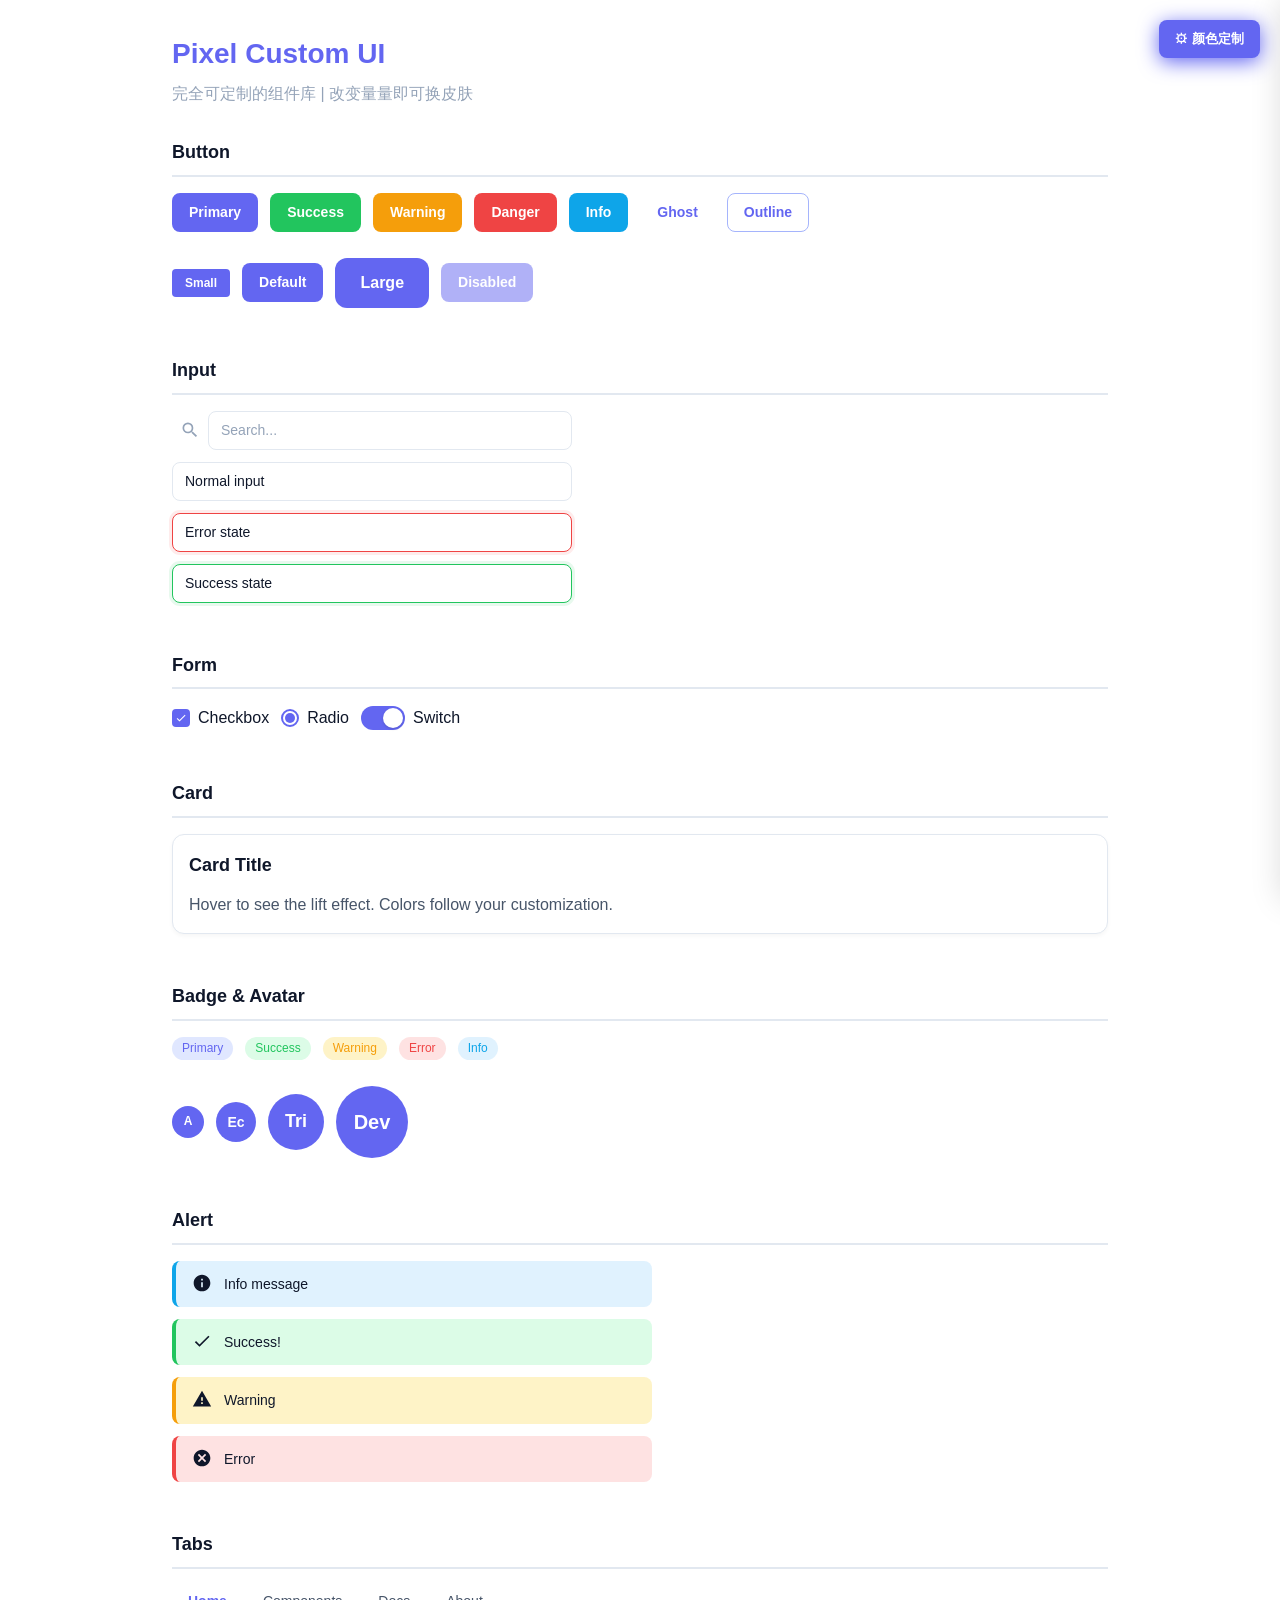
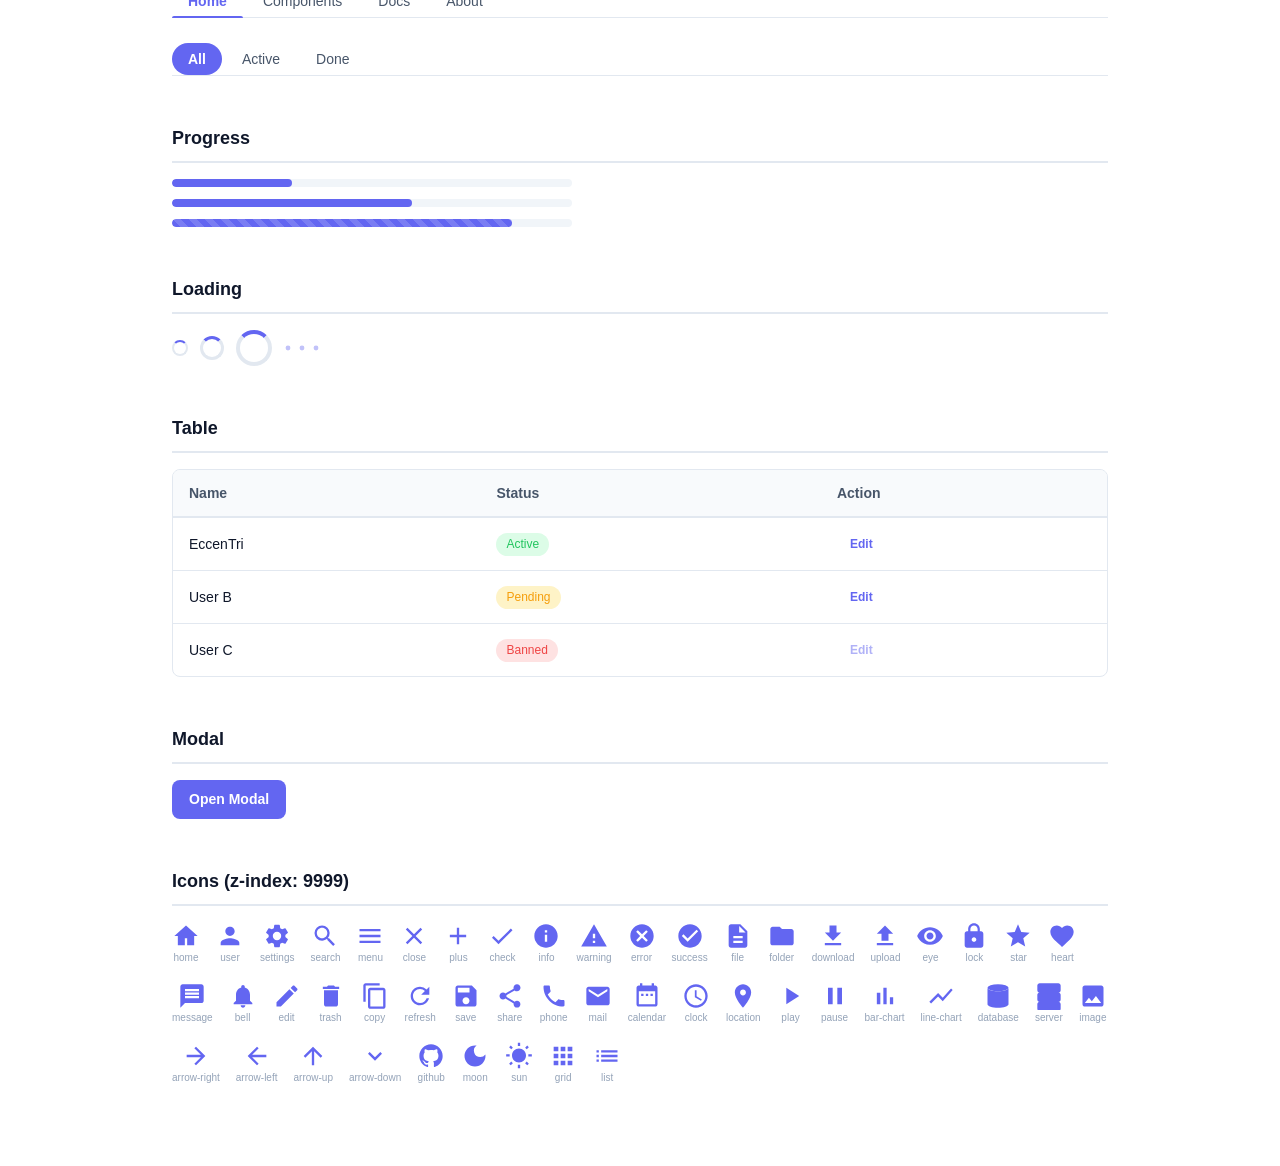
==== custom/index.html @ 96da3453 "init: Pixel UI Kit 三版本组件库 (gradient/minimal/custom)" ====
<!DOCTYPE html>
<html lang="zh-CN" data-theme="light">
<head>
  <meta charset="UTF-8">
  <meta name="viewport" content="width=device-width, initial-scale=1.0">
  <title>Pixel Custom UI — 组件演示（含颜色定制器）</title>
  <link rel="stylesheet" href="pixel-custom.css">
  <style>
    body { padding: 32px; max-width: 1000px; margin: 0 auto; }
    section { margin-bottom: 48px; }
    h2 { font-size: 18px; color: var(--pc-text-primary); margin-bottom: 16px; border-bottom: 2px solid var(--pc-border-color); padding-bottom: 8px; }
    h3 { font-size: var(--pc-text-sm); color: var(--pc-text-tertiary); margin-bottom: 12px; font-weight: normal; }
    .demo-row { display: flex; gap: 12px; flex-wrap: wrap; align-items: center; }

    /* 定制面板 */
    .customizer {
      position: fixed; top: 0; right: -380px; width: 370px; height: 100vh;
      background: var(--pc-bg-elevated); border-left: 2px solid var(--pc-border-color);
      padding: 24px; overflow-y: auto; transition: right 0.3s ease; z-index: 10003;
      box-shadow: -8px 0 30px rgba(0,0,0,0.15);
    }
    .customizer.open { right: 0; }
    .customizer-toggle {
      position: fixed; top: 20px; right: 20px; z-index: 10004;
      cursor: pointer; background: var(--pc-primary); color: #fff; border: none;
      padding: 10px 16px; border-radius: var(--pc-radius-md); font-weight: bold;
      font-size: 13px; box-shadow: var(--pc-shadow-glow);
    }
    .customizer h3 { font-size: 13px; font-weight: 700; color: var(--pc-text-primary); text-transform: uppercase; letter-spacing: 1px; margin-bottom: 12px; margin-top: 20px; }
    .customizer h3:first-child { margin-top: 0; }
    .color-field { display: flex; align-items: center; gap: 8px; margin-bottom: 10px; }
    .color-field label { font-size: 12px; color: var(--pc-text-secondary); min-width: 80px; }
    .color-field input[type=color] { width: 36px; height: 28px; border: none; cursor: pointer; background: none; }
    .color-field input[type=text] { flex: 1; font-size: 11px; font-family: monospace; padding: 4px 8px; border: 1px solid var(--pc-border-color); border-radius: 4px; }
    .preset-btn { padding: 6px 12px; font-size: 11px; border: 1px solid var(--pc-border-color); border-radius: 6px; cursor: pointer; background: var(--pc-bg-secondary); margin-right: 6px; margin-bottom: 6px; }
    .preset-btn:hover { border-color: var(--pc-primary); }
  </style>
</head>
<body>

<!-- 图标 Sprite (内联) -->
<svg xmlns="http://www.w3.org/2000/svg" style="display:none">
<symbol id="pc-icon-home" viewBox="0 0 24 24"><path fill="currentColor" d="M12 3L2 12h3v8h6v-6h2v6h6v-8h3L12 3z"/></symbol>
<symbol id="pc-icon-user" viewBox="0 0 24 24"><path fill="currentColor" d="M12 12c2.21 0 4-1.79 4-4s-1.79-4-4-4-4 1.79-4 4 1.79 4 4 4zm0 2c-2.67 0-8 1.34-8 4v2h16v-2c0-2.66-5.33-4-8-4z"/></symbol>
<symbol id="pc-icon-settings" viewBox="0 0 24 24"><path fill="currentColor" d="M19.14 12.94c.04-.31.06-.63.06-.94 0-.31-.02-.63-.06-.94l2.03-1.58a.49.49 0 00.12-.61l-1.92-3.32a.49.49 0 00-.59-.22l-2.39.96c-.5-.38-1.03-.7-1.62-.94l-.36-2.54a.484.484 0 00-.48-.41h-3.84c-.24 0-.43.17-.47.41l-.36 2.54c-.59.24-1.13.57-1.62.94l-2.39-.96a.49.49 0 00-.59.22L2.74 8.87c-.12.21-.08.47.12.61l2.03 1.58c-.04.31-.06.63-.06.94s.02.63.06.94l-2.03 1.58a.49.49 0 00-.12.61l1.92 3.32c.12.22.37.29.59.22l2.39-.96c.5.38 1.03.7 1.62.94l.36 2.54c.05.24.24.41.48.41h3.84c.24 0 .44-.17.47-.41l.36-2.54c.59-.24 1.13-.56 1.62-.94l2.39.96c.22.08.47 0 .59-.22l1.92-3.32c.12-.22.07-.47-.12-.61l-2.01-1.58zM12 15.6A3.6 3.6 0 1115.6 12 3.6 3.6 0 0112 15.6z"/></symbol>
<symbol id="pc-icon-search" viewBox="0 0 24 24"><path fill="currentColor" d="M15.5 14h-.79l-.28-.27A6.471 6.471 0 0016 9.5 6.5 6.5 0 109.5 16c1.61 0 3.09-.59 4.23-1.57l.27.28v.79l5 4.99L20.49 19l-4.99-5zm-6 0C7.01 14 5 11.99 5 9.5S7.01 5 9.5 5 14 7.01 14 9.5 11.99 14 9.5 14z"/></symbol>
<symbol id="pc-icon-menu" viewBox="0 0 24 24"><path fill="currentColor" d="M3 18h18v-2H3v2zm0-5h18v-2H3v2zm0-7v2h18V6H3z"/></symbol>
<symbol id="pc-icon-close" viewBox="0 0 24 24"><path fill="currentColor" d="M19 6.41L17.59 5 12 10.59 6.41 5 5 6.41 10.59 12 5 17.59 6.41 19 12 13.41 17.59 19 19 17.59 13.41 12z"/></symbol>
<symbol id="pc-icon-plus" viewBox="0 0 24 24"><path fill="currentColor" d="M19 13h-6v6h-2v-6H5v-2h6V5h2v6h6v2z"/></symbol>
<symbol id="pc-icon-check" viewBox="0 0 24 24"><path fill="currentColor" d="M9 16.17L4.83 12l-1.42 1.41L9 19 21 7l-1.41-1.41z"/></symbol>
<symbol id="pc-icon-info" viewBox="0 0 24 24"><path fill="currentColor" d="M12 2C6.48 2 2 6.48 2 12s4.48 10 10 10 10-4.48 10-10S17.52 2 12 2zm1 15h-2v-6h2v6zm0-8h-2V7h2v2z"/></symbol>
<symbol id="pc-icon-warning" viewBox="0 0 24 24"><path fill="currentColor" d="M1 21h22L12 2 1 21zm12-3h-2v-2h2v2zm0-4h-2v-4h2v4z"/></symbol>
<symbol id="pc-icon-error" viewBox="0 0 24 24"><path fill="currentColor" d="M12 2C6.47 2 2 6.47 2 12s4.47 10 10 10 10-4.47 10-10S17.53 2 12 2zm5 13.59L15.59 17 12 13.41 8.41 17 7 15.59 10.41 12 7 8.41 8.41 7 12 10.41 15.59 7 17 8.41 13.41 12z"/></symbol>
<symbol id="pc-icon-success" viewBox="0 0 24 24"><path fill="currentColor" d="M12 2C6.48 2 2 6.48 2 12s4.48 10 10 10 10-4.48 10-10S17.52 2 12 2zm-2 15l-5-5 1.41-1.41L10 14.17l7.59-7.59L19 8l-9 9z"/></symbol>
<symbol id="pc-icon-file" viewBox="0 0 24 24"><path fill="currentColor" d="M14 2H6c-1.1 0-1.99.9-1.99 2L4 20c0 1.1.89 2 1.99 2H18c1.1 0 2-.9 2-2V8l-6-6zm2 16H8v-2h8v2zm0-4H8v-2h8v2zm-3-5V3.5L18.5 9H13z"/></symbol>
<symbol id="pc-icon-folder" viewBox="0 0 24 24"><path fill="currentColor" d="M10 4H4c-1.1 0-1.99.9-1.99 2L2 18c0 1.1.9 2 2 2h16c1.1 0 2-.9 2-2V8c0-1.1-.9-2-2-2h-8l-2-2z"/></symbol>
<symbol id="pc-icon-download" viewBox="0 0 24 24"><path fill="currentColor" d="M19 9h-4V3H9v6H5l7 7 7-7zM5 18v2h14v-2H5z"/></symbol>
<symbol id="pc-icon-upload" viewBox="0 0 24 24"><path fill="currentColor" d="M9 16h6v-6h4l-7-7-7 7h4zm-4 2h14v2H5z"/></symbol>
<symbol id="pc-icon-eye" viewBox="0 0 24 24"><path fill="currentColor" d="M12 4.5C7 4.5 2.73 7.61 1 12c1.73 4.39 6 7.5 11 7.5s9.27-3.11 11-7.5c-1.73-4.39-6-7.5-11-7.5zM12 17c-2.76 0-5-2.24-5-5s2.24-5 5-5 5 2.24 5 5-2.24 5-5 5zm0-8c-1.66 0-3 1.34-3 3s1.34 3 3 3 3-1.34 3-3-1.34-3-3-3z"/></symbol>
<symbol id="pc-icon-lock" viewBox="0 0 24 24"><path fill="currentColor" d="M18 8h-1V6c0-2.76-2.24-5-5-5S7 3.24 7 6v2H6c-1.1 0-2 .9-2 2v10c0 1.1.9 2 2 2h12c1.1 0 2-.9 2-2V10c0-1.1-.9-2-2-2zm-6 9c-1.1 0-2-.9-2-2s.9-2 2-2 2 .9 2 2-.9 2-2 2zm3.1-9H8.9V6c0-1.71 1.39-3.1 3.1-3.1 1.71 0 3.1 1.39 3.1 3.1v2z"/></symbol>
<symbol id="pc-icon-star" viewBox="0 0 24 24"><path fill="currentColor" d="M12 17.27L18.18 21l-1.64-7.03L22 9.24l-7.19-.61L12 2 9.19 8.63 2 9.24l5.46 4.73L5.82 21z"/></symbol>
<symbol id="pc-icon-heart" viewBox="0 0 24 24"><path fill="currentColor" d="M12 21.35l-1.45-1.32C5.4 15.36 2 12.28 2 8.5 2 5.42 4.42 3 7.5 3c1.74 0 3.41.81 4.5 2.09C13.09 3.81 14.76 3 16.5 3 19.58 3 22 5.42 22 8.5c0 3.78-3.4 6.86-8.55 11.54L12 21.35z"/></symbol>
<symbol id="pc-icon-message" viewBox="0 0 24 24"><path fill="currentColor" d="M20 2H4c-1.1 0-1.99.9-1.99 2L2 22l4-4h14c1.1 0 2-.9 2-2V4c0-1.1-.9-2-2-2zm-2 12H6v-2h12v2zm0-3H6V9h12v2zm0-3H6V6h12v2z"/></symbol>
<symbol id="pc-icon-bell" viewBox="0 0 24 24"><path fill="currentColor" d="M12 22c1.1 0 2-.9 2-2h-4c0 1.1.89 2 2 2zm6-6v-5c0-3.07-1.64-5.64-4.5-6.32V4c0-.83-.67-1.5-1.5-1.5s-1.5.67-1.5 1.5v.68C7.63 5.36 6 7.92 6 11v5l-2 2v1h16v-1l-2-2z"/></symbol>
<symbol id="pc-icon-edit" viewBox="0 0 24 24"><path fill="currentColor" d="M3 17.25V21h3.75L17.81 9.94l-3.75-3.75L3 17.25zM20.71 7.04c.39-.39.39-1.02 0-1.41l-2.34-2.34c-.39-.39-1.02-.39-1.41 0l-1.83 1.83 3.75 3.75 1.83-1.83z"/></symbol>
<symbol id="pc-icon-trash" viewBox="0 0 24 24"><path fill="currentColor" d="M6 19c0 1.1.9 2 2 2h8c1.1 0 2-.9 2-2V7H6v12zM19 4h-3.5l-1-1h-5l-1 1H5v2h14V4z"/></symbol>
<symbol id="pc-icon-copy" viewBox="0 0 24 24"><path fill="currentColor" d="M16 1H4c-1.1 0-2 .9-2 2v14h2V3h12V1zm3 4H8c-1.1 0-2 .9-2 2v14c0 1.1.9 2 2 2h11c1.1 0 2-.9 2-2V7c0-1.1-.9-2-2-2zm0 16H8V7h11v14z"/></symbol>
<symbol id="pc-icon-refresh" viewBox="0 0 24 24"><path fill="currentColor" d="M17.65 6.35A7.958 7.958 0 0012 4c-4.42 0-7.99 3.58-7.99 8s3.57 8 7.99 8c3.73 0 6.84-2.55 7.73-6h-2.08A5.99 5.99 0 0112 18c-3.31 0-6-2.69-6-6s2.69-6 6-6c1.66 0 3.14.69 4.22 1.78L13 11h7V4l-2.35 2.35z"/></symbol>
<symbol id="pc-icon-save" viewBox="0 0 24 24"><path fill="currentColor" d="M17 3H5c-1.11 0-2 .9-2 2v14c0 1.1.89 2 2 2h14c1.1 0 2-.9 2-2V7l-4-4zm-5 16c-1.66 0-3-1.34-3-3s1.34-3 3-3 3 1.34 3 3-1.34 3-3 3zm3-10H5V5h10v4z"/></symbol>
<symbol id="pc-icon-share" viewBox="0 0 24 24"><path fill="currentColor" d="M18 16.08c-.76 0-1.44.3-1.96.77L8.91 12.7c.05-.23.09-.46.09-.7s-.04-.47-.09-.7l7.05-4.11c.54.5 1.25.81 2.04.81 1.66 0 3-1.34 3-3s-1.34-3-3-3-3 1.34-3 3c0 .24.04.47.09.7L8.04 9.81C7.5 9.31 6.79 9 6 9c-1.66 0-3 1.34-3 3s1.34 3 3 3c.79 0 1.5-.31 2.04-.81l7.12 4.16c-.05.21-.08.43-.08.65 0 1.61 1.31 2.92 2.92 2.92 1.61 0 2.92-1.31 2.92-2.92s-1.31-2.92-2.92-2.92z"/></symbol>
<symbol id="pc-icon-phone" viewBox="0 0 24 24"><path fill="currentColor" d="M6.62 10.79c1.44 2.83 3.76 5.14 6.59 6.59l2.2-2.2c.27-.27.67-.36 1.02-.24 1.12.37 2.33.57 3.57.57.55 0 1 .45 1 1V20c0 .55-.45 1-1 1-9.39 0-17-7.61-17-17 0-.55.45-1 1-1h3.5c.55 0 1 .45 1 1 0 1.25.2 2.45.57 3.57.11.35.03.74-.25 1.02l-2.2 2.2z"/></symbol>
<symbol id="pc-icon-mail" viewBox="0 0 24 24"><path fill="currentColor" d="M20 4H4c-1.1 0-1.99.9-1.99 2L2 18c0 1.1.9 2 2 2h16c1.1 0 2-.9 2-2V6c0-1.1-.9-2-2-2zm0 4l-8 5-8-5V6l8 5 8-5v2z"/></symbol>
<symbol id="pc-icon-calendar" viewBox="0 0 24 24"><path fill="currentColor" d="M19 3h-1V1h-2v2H8V1H6v2H5c-1.11 0-1.99.9-1.99 2L3 19c0 1.1.89 2 2 2h14c1.1 0 2-.9 2-2V5c0-1.1-.9-2-2-2zm0 16H5V8h14v11zM9 10H7v2h2v-2zm4 0h-2v2h2v-2zm4 0h-2v2h2v-2z"/></symbol>
<symbol id="pc-icon-clock" viewBox="0 0 24 24"><path fill="currentColor" d="M11.99 2C6.47 2 2 6.48 2 12s4.47 10 9.99 10C17.52 22 22 17.52 22 12S17.52 2 11.99 2zM12 20c-4.42 0-8-3.58-8-8s3.58-8 8-8 8 3.58 8 8-3.58 8-8 8zm.5-13H11v6l5.25 3.15.75-1.23-4.5-2.67z"/></symbol>
<symbol id="pc-icon-location" viewBox="0 0 24 24"><path fill="currentColor" d="M12 2C8.13 2 5 5.13 5 9c0 5.25 7 13 7 13s7-7.75 7-13c0-3.87-3.13-7-7-7zm0 9.5c-1.38 0-2.5-1.12-2.5-2.5s1.12-2.5 2.5-2.5 2.5 1.12 2.5 2.5-1.12 2.5-2.5 2.5z"/></symbol>
<symbol id="pc-icon-play" viewBox="0 0 24 24"><path fill="currentColor" d="M8 5v14l11-7z"/></symbol>
<symbol id="pc-icon-pause" viewBox="0 0 24 24"><path fill="currentColor" d="M6 19h4V5H6v14zm8-14v14h4V5h-4z"/></symbol>
<symbol id="pc-icon-bar-chart" viewBox="0 0 24 24"><path fill="currentColor" d="M5 9.2h3V19H5V9.2zM10.6 5h2.8v14h-2.8V5zm5.6 8H19v6h-2.8v-6z"/></symbol>
<symbol id="pc-icon-line-chart" viewBox="0 0 24 24"><path fill="currentColor" d="M3.5 18.49l6-6.01 4 4L22 6.92l-1.41-1.41-7.09 7.97-4-4L2 16.99z"/></symbol>
<symbol id="pc-icon-database" viewBox="0 0 24 24"><ellipse cx="12" cy="5" rx="9" ry="3" fill="currentColor"/><path fill="currentColor" d="M3 5v14c0 1.66 4.03 3 9 3s9-1.34 9-3V5c0 1.66-4.03 3-9 3s-9-1.34-9-3zm0 7c0 1.66 4.03 3 9 3s9-1.34 9-3v-7c0 1.66-4.03 3-9 3s-9-1.34-9-3v7z"/></symbol>
<symbol id="pc-icon-server" viewBox="0 0 24 24"><path fill="currentColor" d="M4 1h16c1.1 0 2 .9 2 2v4c0 1.1-.9 2-2 2H4c-1.1 0-2-.9-2-2V3c0-1.1.9-2 2-2zm0 8h16c1.1 0 2 .9 2 2v4c0 1.1-.9 2-2 2H4c-1.1 0-2-.9-2-2v-4c0-1.1.9-2 2-2zm0 8h16c1.1 0 2 .9 2 2v4c0 1.1-.9 2-2 2H4c-1.1 0-2-.9-2-2v-4c0-1.1.9-2 2-2zM6 5h2v2H6V5zm0 8h2v2H6v-2zm0 8h2v2H6v-2z"/></symbol>
<symbol id="pc-icon-image" viewBox="0 0 24 24"><path fill="currentColor" d="M21 19V5c0-1.1-.9-2-2-2H5c-1.1 0-2 .9-2 2v14c0 1.1.9 2 2 2h14c1.1 0 2-.9 2-2zM8.5 13.5l2.5 3.01L14.5 12l4.5 6H5l3.5-4.5z"/></symbol>
<symbol id="pc-icon-arrow-right" viewBox="0 0 24 24"><path fill="currentColor" d="M12 4l-1.41 1.41L16.17 11H4v2h12.17l-5.58 5.59L12 20l8-8z"/></symbol>
<symbol id="pc-icon-arrow-down" viewBox="0 0 24 24"><path fill="currentColor" d="M7.41 8.59L12 13.17l4.59-4.58L18 10l-6 6-6-6 1.41-1.41z"/></symbol>
<symbol id="pc-icon-arrow-left" viewBox="0 0 24 24"><path fill="currentColor" d="M20 11H7.83l5.59-5.59L12 4l-8 8 8 8 1.41-1.41L7.83 13H20v-2z"/></symbol>
<symbol id="pc-icon-arrow-up" viewBox="0 0 24 24"><path fill="currentColor" d="M4 12l1.41 1.41L11 7.83V20h2V7.83l5.58 5.59L20 12l-8-8-8 8z"/></symbol>
<symbol id="pc-icon-chevron-left" viewBox="0 0 24 24"><path fill="currentColor" d="M15.41 7.41L14 6l-6 6 6 6 1.41-1.41L10.83 12z"/></symbol>
<symbol id="pc-icon-chevron-right" viewBox="0 0 24 24"><path fill="currentColor" d="M10 6L8.59 7.41 13.17 12l-4.58 4.59L10 18l6-6z"/></symbol>
<symbol id="pc-icon-chevron-up" viewBox="0 0 24 24"><path fill="currentColor" d="M7.41 15.41L12 10.83l4.59 4.58L18 14l-6-6-6 6z"/></symbol>
<symbol id="pc-icon-chevron-down" viewBox="0 0 24 24"><path fill="currentColor" d="M7.41 8.59L12 13.17l4.59-4.58L18 10l-6 6-6-6z"/></symbol>
<symbol id="pc-icon-external-link" viewBox="0 0 24 24"><path fill="currentColor" d="M19 19H5V5h7V3H5c-1.11 0-2 .9-2 2v14c0 1.1.89 2 2 2h14c1.1 0 2-.9 2-2v-7h-2v7zM14 3v2h3.59l-9.83 9.83 1.41 1.41L19 6.41V10h2V3h-8z"/></symbol>
<symbol id="pc-icon-filter" viewBox="0 0 24 24"><path fill="currentColor" d="M10 18h4v-2h-4v2zM3 6v2h18V6H3zm3 7h12v-2H6v2z"/></symbol>
<symbol id="pc-icon-logout" viewBox="0 0 24 24"><path fill="currentColor" d="M17 7l-1.41 1.41L18.17 11H8v2h10.17l-2.58 2.58L17 17l5-5zM4 5h8V3H4c-1.1 0-2 .9-2 2v14c0 1.1.9 2 2 2h8v-2H4V5z"/></symbol>
<symbol id="pc-icon-github" viewBox="0 0 24 24"><path fill="currentColor" d="M12 2C6.477 2 2 6.477 2 12c0 4.42 2.865 8.17 6.839 9.49.5.092.682-.217.682-.482 0-.237-.008-.866-.013-1.7-2.782.603-3.369-1.34-3.369-1.34-.454-1.156-1.11-1.464-1.11-1.464-.908-.62.069-.608.069-.608 1.003.07 1.531 1.03 1.531 1.03.892 1.529 2.341 1.087 2.91.832.092-.647.35-1.088.636-1.338-2.22-.253-4.555-1.11-4.555-4.943 0-1.091.39-1.984 1.029-2.683-.103-.253-.446-1.27.098-2.647 0 0 .84-.269 2.75 1.025A9.578 9.578 0 0112 6.836c.85.004 1.705.114 2.504.336 1.909-1.294 2.747-1.025 2.747-1.025.546 1.377.203 2.394.1 2.647.64.699 1.028 1.592 1.028 2.683 0 3.842-2.339 4.687-4.566 4.935.359.309.678.919.678 1.852 0 1.336-.012 2.415-.012 2.743 0 .267.18.578.688.48C19.138 20.167 22 16.418 22 12c0-5.523-4.477-10-10-10z"/></symbol>
<symbol id="pc-icon-moon" viewBox="0 0 24 24"><path fill="currentColor" d="M12 3c-4.97 0-9 4.03-9 9s4.03 9 9 9 9-4.03 9-9c0-.46-.04-.92-.1-1.36a5.389 5.389 0 01-4.4 2.26 5.403 5.403 0 01-3.14-9.8c-.44-.06-.9-.1-1.36-.1z"/></symbol>
<symbol id="pc-icon-sun" viewBox="0 0 24 24"><path fill="currentColor" d="M6.76 4.84l-1.8-1.79-1.41 1.41 1.79 1.79 1.42-1.41zM4 10.5H1v2h3v-2zm9-9.95h-2V3.5h2V.55zm7.45 3.91l-1.41-1.41-1.79 1.79 1.41 1.41 1.79-1.79zm-3.21 13.7l1.79 1.8 1.41-1.41-1.8-1.79-1.4 1.4zM20 10.5v2h3v-2h-3zm-8-5c-3.31 0-6 2.69-6 6s2.69 6 6 6 6-2.69 6-6-2.69-6-6-6zm-1 16.95h2V19.5h-2v2.95zm-7.45-3.91l1.41 1.41 1.79-1.8-1.41-1.41-1.79 1.8z"/></symbol>
<symbol id="pc-icon-zoom-in" viewBox="0 0 24 24"><path fill="currentColor" d="M15.5 14h-.79l-.28-.27A6.471 6.471 0 0016 9.5 6.5 6.5 0 109.5 16c1.61 0 3.09-.59 4.23-1.57l.27.28v.79l5 4.99L20.49 19l-4.99-5zm-6 0C7.01 14 5 11.99 5 9.5S7.01 5 9.5 5 14 7.01 14 9.5 11.99 14 9.5 14zM12 10h-2v2H9v-2H7V8h2V6h2v2h2v2h-2z"/></symbol>
<symbol id="pc-icon-zoom-out" viewBox="0 0 24 24"><path fill="currentColor" d="M15.5 14h-.79l-.28-.27A6.471 6.471 0 0016 9.5 6.5 6.5 0 109.5 16c1.61 0 3.09-.59 4.23-1.57l.27.28v.79l5 4.99L20.49 19l-4.99-5zm-6 0C7.01 14 5 11.99 5 9.5S7.01 5 9.5 5 14 7.01 14 9.5 11.99 14 9.5 14zM7 9h5v2H7z"/></symbol>
<symbol id="pc-icon-grid" viewBox="0 0 24 24"><path fill="currentColor" d="M4 8h4V4H4v4zm6 12h4v-4h-4v4zm-6 0h4v-4H4v4zm0-6h4v-4H4v4zm6 0h4v-4h-4v4zm6-10v4h4V4h-4zm-6 4h4V4h-4v4zm6 6h4v-4h-4v4zm0 6h4v-4h-4v4z"/></symbol>
<symbol id="pc-icon-list" viewBox="0 0 24 24"><path fill="currentColor" d="M3 13h2v-2H3v2zm0 4h2v-2H3v2zm0-8h2V7H3v2zm4 4h14v-2H7v2zm0 4h14v-2H7v2zM7 7v2h14V7H7z"/></symbol>
<symbol id="pc-icon-inbox" viewBox="0 0 24 24"><path fill="currentColor" d="M19 3H5c-1.1 0-2 .9-2 2v14c0 1.1.9 2 2 2h14c1.1 0 2-.9 2-2V5c0-1.1-.9-2-2-2zm0 16H5V8l7 5 7-5v11zm-7-7L5 7h14l-7 5z"/></symbol>
</svg>

<button class="customizer-toggle" onclick="toggleCustomizer()">⚙ 颜色定制</button>

<div class="customizer" id="cuz">
  <h3>🎨 主色调</h3>
  <div class="color-field"><label>Primary</label><input type="color" id="cp-primary" value="#6366f1"><input type="text" readonly id="ct-primary"></div>

  <h3>✅ 成功色</h3>
  <div class="color-field"><label>Success</label><input type="color" id="cp-success" value="#22c55e"><input type="text" readonly id="ct-success"></div>

  <h3>⚠️ 警告色</h3>
  <div class="color-field"><label>Warning</label><input type="color" id="cp-warning" value="#f59e0b"><input type="text" readonly id="ct-warning"></div>

  <h3>❌ 错误色</h3>
  <div class="color-field"><label>Error</label><input type="color" id="cp-error" value="#ef4444"><input type="text" readonly id="ct-error"></div>

  <h3>ℹ️ 信息色</h3>
  <div class="color-field"><label>Info</label><input type="color" id="cp-info" value="#0ea5e9"><input type="text" readonly id="ct-info"></div>

  <h3>🌙 主题</h3>
  <div style="display:flex;gap:8px;margin-bottom:16px;">
    <button class="preset-btn" onclick="setTheme('light')">☀ Light</button>
    <button class="preset-btn" onclick="setTheme('dark')">🌙 Dark</button>
  </div>

  <h3>🎨 快速预设</h3>
  <div>
    <button class="preset-btn" onclick="applyPreset('#6366f1','#22c55e','#f59e0b','#ef4444','#0ea5e9')">默认(靛蓝)</button>
    <button class="preset-btn" onclick="applyPreset('#ec4899','#10b981','#f97316','#ef4444','#3b82f6')">粉红</button>
    <button class="preset-btn" onclick="applyPreset('#059669','#d97706','#dc2626','#7c3aed','#0891b2')">翠绿</button>
    <button class="preset-btn" onclick="applyPreset('#dc2626','#ca8a04','#2563eb','#7c3aed','#059669')">红色系</button>
    <button class="preset-btn" onclick="applyPreset('#7c3aed','#059669','#d97706','#dc2626','#3b82f6')">紫色系</button>
    <button class="preset-btn" onclick="applyPreset('#0891b2','#059669','#d97706','#dc2626','#7c3aed')">青色</button>
  </div>
</div>

<h1 style="font-size:28px;color:var(--pc-primary);margin-bottom:4px;">Pixel Custom UI</h1>
<p style="color:var(--pc-text-tertiary);margin-bottom:32px;">完全可定制的组件库 | 改变量量即可换皮肤</p>

<!-- ===== Button ===== -->
<section>
  <h2>Button</h2>
  <div class="demo-row">
    <button class="pc-btn pc-btn-primary">Primary</button>
    <button class="pc-btn pc-btn-success">Success</button>
    <button class="pc-btn pc-btn-warning">Warning</button>
    <button class="pc-btn pc-btn-danger">Danger</button>
    <button class="pc-btn pc-btn-info">Info</button>
    <button class="pc-btn pc-btn-ghost">Ghost</button>
    <button class="pc-btn pc-btn-outline">Outline</button>
  </div>
  <br/>
  <div class="demo-row">
    <button class="pc-btn pc-btn-primary pc-btn-sm">Small</button>
    <button class="pc-btn pc-btn-primary">Default</button>
    <button class="pc-btn pc-btn-primary pc-btn-lg">Large</button>
    <button class="pc-btn pc-btn-primary" disabled>Disabled</button>
  </div>
</section>

<!-- ===== Input ===== -->
<section>
  <h2>Input</h2>
  <div style="display:flex;flex-direction:column;gap:12px;max-width:400px;">
    <div class="pc-input-wrapper">
      <span class="pc-input-prefix"><svg class="pc-icon"><use href="#pc-icon-search"></use></svg></span>
      <input class="pc-input" placeholder="Search...">
    </div>
    <input class="pc-input" value="Normal input" />
    <input class="pc-input pc-input-error" value="Error state" />
    <input class="pc-input pc-input-success" value="Success state" />
  </div>
</section>

<!-- ===== Form ===== -->
<section>
  <h2>Form</h2>
  <div class="demo-row">
    <label class="pc-checkbox">
      <input type="checkbox" checked>
      <span class="pc-checkbox-box"><svg viewBox="0 0 24 24"><path fill="currentColor" d="M9 16.17L4.83 12l-1.42 1.41L9 19 21 7l-1.41-1.41z"/></svg></span>
      Checkbox
    </label>
    <label class="pc-radio">
      <input type="radio" name="r" checked>
      <span class="pc-radio-dot"></span> Radio
    </label>
    <label class="pc-switch">
      <input type="checkbox" checked>
      <span class="pc-switch-track"></span> Switch
    </label>
  </div>
</section>

<!-- ===== Card ===== -->
<section>
  <h2>Card</h2>
  <div style="display:grid;grid-template-columns:repeat(auto-fit,minmax(260px,1fr));gap:20px;">
    <div class="pc-card pc-card-hover">
      <div class="pc-card-header"><span class="pc-card-title">Card Title</span><svg class="pc-icon"><use href="#pc-icon-more-v"></use></svg></div>
      <div class="pc-card-body">Hover to see the lift effect. Colors follow your customization.</div>
    </div>
  </div>
</section>

<!-- ===== Badge & Avatar ===== -->
<section>
  <h2>Badge & Avatar</h2>
  <div class="demo-row">
    <span class="pc-badge pc-badge-primary">Primary</span>
    <span class="pc-badge pc-badge-success">Success</span>
    <span class="pc-badge pc-badge-warning">Warning</span>
    <span class="pc-badge pc-badge-error">Error</span>
    <span class="pc-badge pc-badge-info">Info</span>
  </div><br/>
  <div class="demo-row">
    <div class="pc-avatar pc-avatar-sm">A</div>
    <div class="pc-avatar pc-avatar-md">Ec</div>
    <div class="pc-avatar pc-avatar-lg">Tri</div>
    <div class="pc-avatar pc-avatar-xl">Dev</div>
  </div>
</section>

<!-- ===== Alert ===== -->
<section>
  <h2>Alert</h2>
  <div style="display:flex;flex-direction:column;gap:12px;max-width:480px;">
    <div class="pc-alert pc-alert-info"><svg class="pc-icon"><use href="#pc-icon-info"></use></svg> Info message</div>
    <div class="pc-alert pc-alert-success"><svg class="pc-icon"><use href="#pc-icon-check"></use></svg> Success!</div>
    <div class="pc-alert pc-alert-warning"><svg class="pc-icon"><use href="#pc-icon-warning"></use></svg> Warning</div>
    <div class="pc-alert pc-alert-error"><svg class="pc-icon"><use href="#pc-icon-error"></use></svg> Error</div>
  </div>
</section>

<!-- ===== Tabs ===== -->
<section>
  <h2>Tabs</h2>
  <div class="pc-tabs">
    <button class="pc-tab pc-tab-active">Home</button>
    <button class="pc-tab">Components</button>
    <button class="pc-tab">Docs</button>
    <button class="pc-tab">About</button>
  </div>
  <br/>
  <div class="pc-tabs pc-tabs-pill">
    <button class="pc-tab pc-tab-active">All</button>
    <button class="pc-tab">Active</button>
    <button class="pc-tab">Done</button>
  </div>
</section>

<!-- ===== Progress ===== -->
<section>
  <h2>Progress</h2>
  <div style="display:flex;flex-direction:column;gap:12px;max-width:400px;">
    <div class="pc-progress"><div class="pc-progress-bar" style="width:30%"></div></div>
    <div class="pc-progress"><div class="pc-progress-bar" style="width:60%"></div></div>
    <div class="pc-progress"><div class="pc-progress-bar pc-progress-bar-animated" style="width:85%"></div></div>
  </div>
</section>

<!-- ===== Loading ===== -->
<section>
  <h2>Loading</h2>
  <div class="demo-row">
    <div class="pc-spinner pc-spinner-sm"></div>
    <div class="pc-spinner"></div>
    <div class="pc-spinner pc-spinner-lg"></div>
    <div class="pc-dots"><span></span><span></span><span></span></div>
  </div>
</section>

<!-- ===== Table ===== -->
<section>
  <h2>Table</h2>
  <div class="pc-table-wrapper">
    <table class="pc-table">
      <thead><tr><th>Name</th><th>Status</th><th>Action</th></tr></thead>
      <tbody>
        <tr><td>EccenTri</td><td><span class="pc-badge pc-badge-success">Active</span></td><td><button class="pc-btn pc-btn-sm pc-btn-ghost">Edit</button></td></tr>
        <tr><td>User B</td><td><span class="pc-badge pc-badge-warning">Pending</span></td><td><button class="pc-btn pc-btn-sm pc-btn-ghost">Edit</button></td></tr>
        <tr><td>User C</td><td><span class="pc-badge pc-badge-error">Banned</span></td><td><button class="pc-btn pc-btn-sm pc-btn-ghost" disabled>Edit</button></td></tr>
      </tbody>
    </table>
  </div>
</section>

<!-- ===== Modal ===== -->
<section>
  <h2>Modal</h2>
  <button class="pc-btn pc-btn-primary" onclick="document.getElementById('m').classList.add('pc-modal-overlay-open')">Open Modal</button>
  <div id="m" class="pc-modal-overlay">
    <div class="pc-modal">
      <div class="pc-modal-header">
        <h3>Modal Title</h3>
        <button class="pc-modal-close" onclick="document.getElementById('m').classList.remove('pc-modal-overlay-open')">&times;</button>
      </div>
      <div class="pc-modal-body">This is a customizable modal dialog.</div>
      <div class="pc-modal-footer">
        <button class="pc-btn pc-btn-ghost" onclick="document.getElementById('m').classList.remove('pc-modal-overlay-open')">Cancel</button>
        <button class="pc-btn pc-btn-primary" onclick="document.getElementById('m').classList.remove('pc-modal-overlay-open')">Confirm</button>
      </div>
    </div>
  </div>
</section>

<!-- ===== Icons ===== -->
<section>
  <h2>Icons (z-index: 9999)</h2>
  <div class="demo-row" id="icon-grid" style="gap:16px;"></div>
</section>

<script>
function toggleCustomizer() { document.getElementById('cuz').classList.toggle('open'); }
function setTheme(t) { document.documentElement.dataset.theme = t; }

// 颜色定制逻辑
const root = document.documentElement;
const colors = ['primary','success','warning','error','info'];

function updateColor(name, val) {
  root.style.setProperty(`--pc-${name}`, val);
  // 更新浅色背景变体（自动计算）
  const r = parseInt(val.slice(1,3),16), g = parseInt(val.slice(3,5),16), b = parseInt(val.slice(5,7),16);
  root.style.setProperty(`--pc-${name}-bg`, `rgba(${r},${g},${b},0.12)`);
  const lighter = `rgba(${Math.min(255,r+120)},${Math.min(255,g+120)},${Math.min(255,b+120)},1)`;
  if (name === 'primary') { root.style.setProperty('--pc-primary-muted', lighter); }
}

colors.forEach(c => {
  const el = document.getElementById('cp-' + c);
  const tx = document.getElementById('ct-' + c);
  el.addEventListener('input', () => {
    tx.value = el.value;
    updateColor(c, el.value);
  });
  tx.value = el.value;
});

function applyPreset(p, s, w, e, i) {
  const vals = { primary:p, success:s, warning:w, error:e, info:i };
  colors.forEach(c => {
    const el = document.getElementById('cp-' + c);
    const tx = document.getElementById('ct-' + c);
    el.value = vals[c]; tx.value = vals[c];
    updateColor(c, vals[c]);
  });
}

// 图标渲染
const icons = ['home','user','settings','search','menu','close','plus','check','info','warning','error','success','file','folder','download','upload','eye','lock','star','heart','message','bell','edit','trash','copy','refresh','save','share','phone','mail','calendar','clock','location','play','pause','bar-chart','line-chart','database','server','image','arrow-right','arrow-left','arrow-up','arrow-down','github','moon','sun','grid','list'];
document.getElementById('icon-grid').innerHTML = icons.map(id =>
  `<div style="text-align:center;font-size:10px;color:var(--pc-text-tertiary)"><svg class="pc-icon pc-icon-lg" style="color:var(--pc-primary)"><use href="#pc-icon-${id}"></use></svg><div>${id}</div></div>`
).join('');
</script>

</body>
</html>
---- custom/pixel-custom.css ----
/* ==========================================================================

   Pixel Custom UI - 自定义版组件库
   v3.0.0 | 前缀: --pc- / .pc-
   风格: 颜色完全可定制，CSS 变量驱动

   使用方法：修改 :root 中的变量即可更换整套皮肤

   ========================================================================== */

/* ==========================================================================
   1. CSS 变量 - 完全可定制的设计令牌
   ========================================================================== */

:root {
  /* ===== 字体 ===== */
  --pc-font-sans: 'Inter', -apple-system, BlinkMacSystemFont, 'Segoe UI', sans-serif;
  --pc-font-mono: 'JetBrains Mono', 'Fira Code', monospace;

  /* ===== 圆角（改这里统一控制所有圆角）===== */
  --pc-radius-sm: 4px;
  --pc-radius-md: 8px;
  --pc-radius-lg: 12px;
  --pc-radius-xl: 16px;
  --pc-radius-full: 9999px;

  /* ===== 边框宽度 ===== */
  --pc-border-width: 1px;
  --pc-border-width-md: 2px;

  /* ===== 过渡速度 ===== */
  --pc-transition-fast: 150ms ease;
  --pc-transition-normal: 250ms ease;
  --pc-transition-slow: 400ms ease;

  /* ===== 阴影（可自定义颜色）===== */
  --pc-shadow-sm: 0 2px 4px rgba(0, 0, 0, 0.04);
  --pc-shadow-md: 0 4px 12px rgba(0, 0, 0, 0.08);
  --pc-shadow-lg: 0 8px 24px rgba(0, 0, 0, 0.12);
  --pc-shadow-xl: 0 16px 48px rgba(0, 0, 0, 0.16);
  --pc-shadow-glow: 0 4px 20px var(--pc-primary);

  /* ===== 间距系统 (8px grid) ===== */
  --pc-space-1: 4px;
  --pc-space-2: 8px;
  --pc-space-3: 12px;
  --pc-space-4: 16px;
  --pc-space-5: 20px;
  --pc-space-6: 24px;
  --pc-space-8: 32px;
  --pc-space-10: 40px;
  --pc-space-12: 48px;
  --pc-space-16: 64px;

  /* ===== 字号 ===== */
  --pc-text-xs: 12px;
  --pc-text-sm: 14px;
  --pc-text-base: 16px;
  --pc-text-lg: 18px;
  --pc-text-xl: 20px;
  --pc-text-2xl: 24px;
  --pc-text-3xl: 30px;
  --pc-text-4xl: 36px;

  /* ===== 字重 ===== */
  --pc-font-normal: 400;
  --pc-font-medium: 500;
  --pc-font-semibold: 600;
  --pc-font-bold: 700;

  /* ===== 背景色 ===== */
  --pc-bg-primary: #ffffff;
  --pc-bg-secondary: #f8fafc;
  --pc-bg-tertiary: #f1f5f9;
  --pc-bg-elevated: #ffffff;

  /* ===== 文字色 ===== */
  --pc-text-primary: #0f172a;
  --pc-text-secondary: #475569;
  --pc-text-tertiary: #94a3b8;
  --pc-text-inverse: #ffffff;

  /* ===== 边框色 ===== */
  --pc-border-color: #e2e8f0;
  --pc-border-strong: #cbd5e1;

  /* ===== 主色调（改这个就能换整套主色）===== */
  --pc-primary: #6366f1;              /* 主色 - 默认靛蓝 */
  --pc-primary-light: #e0e7ff;       /* 主色浅色背景 */
  --pc-primary-hover: #4f46e5;       /* 主色悬停 */
  --pc-primary-active: #4338ca;      /* 主色激活 */
  --pc-primary-muted: #a5b4fc;       /* 主色弱化 */

  /* ===== 功能色（完全自定义）===== */
  --pc-success: #22c55e;             /* 成功 - 绿 */
  --pc-success-bg: #dcfce7;          /* 成功背景 */

  --pc-warning: #f59e0b;             /* 警告 - 黄 */
  --pc-warning-bg: #fef3c7;          /* 警告背景 */

  --pc-error: #ef4444;               /* 错误 - 红 */
  --pc-error-bg: #fee2e2;            /* 错误背景 */

  --pc-info: #0ea5e9;                /* 信息 - 蓝 */
  --pc-info-bg: #e0f2fe;             /* 信息背景 */

  /* ===== 组件特定颜色 ===== */
  /* 按钮 */
  --pc-btn-primary-bg: var(--pc-primary);
  --pc-btn-primary-color: #ffffff;
  --pc-btn-primary-hover: var(--pc-primary-hover);

  --pc-btn-ghost-bg: transparent;
  --pc-btn-ghost-hover-bg: var(--pc-primary-light);

  /* 输入框 */
  --pc-input-bg: var(--pc-bg-primary);
  --pc-input-border: var(--pc-border-color);
  --pc-input-focus-border: var(--pc-primary);
  --pc-input-focus-shadow: 0 0 0 3px color-mix(in srgb, var(--pc-primary) 15%, transparent);

  /* 卡片 */
  --pc-card-bg: var(--pc-bg-elevated);
  --pc-card-border: var(--pc-border-color);

  /* 标签页 */
  --pc-tab-active-color: var(--pc-primary);
  --pc-tab-active-border: var(--pc-primary);

  /* 进度条 */
  --pc-progress-bg: var(--pc-primary);
}

/* ===== 暗色主题变量覆盖 ===== */
[data-theme="dark"] {
  --pc-bg-primary: #0f172a;
  --pc-bg-secondary: #1e293b;
  --pc-bg-tertiary: #334155;
  --pc-bg-elevated: #1e293b;

  --pc-text-primary: #f1f5f9;
  --pc-text-secondary: #94a3b8;
  --pc-text-tertiary: #64748b;
  --pc-text-inverse: #0f172a;

  --pc-border-color: #334155;
  --pc-border-strong: #475569;

  --pc-primary: #818cf8;
  --pc-primary-light: rgba(99,102,241,0.15);
  --pc-primary-hover: #a5b4fc;
  --pc-primary-active: #c7d2fe;

  --pc-input-focus-shadow: 0 0 0 3px color-mix(in srgb, var(--pc-primary) 20%, transparent);

  --pc-shadow-sm: 0 2px 4px rgba(0,0,0,0.2);
  --pc-shadow-md: 0 4px 12px rgba(0,0,0,0.3);
  --pc-shadow-lg: 0 8px 24px rgba(0,0,0,0.4);
}

/* ==========================================================================
   2. 基础重置 & 工具类
   ========================================================================== */

*, *::before, *::after {
  box-sizing: border-box;
  margin: 0;
  padding: 0;
}

html { font-size: 16px; -webkit-font-smoothing: antialiased; }

body {
  font-family: var(--pc-font-sans);
  font-size: var(--pc-text-base);
  line-height: 1.6;
  color: var(--pc-text-primary);
  background-color: var(--pc-bg-primary);
}

/* Icon 强制最高层级 - Custom 版 */
.pc-icon,
svg[class*="pc-icon"] {
  position: relative;
  z-index: 9999 !important;
  display: inline-block;
  vertical-align: middle;
  color: currentColor;
}

.pc-icon { width: 20px; height: 20px; }
.pc-icon-sm { width: 16px; height: 16px; }
.pc-icon-md { width: 20px; height: 20px; }
.pc-icon-lg { width: 28px; height: 28px; }
.pc-icon-xl { width: 36px; height: 36px; }

/* 间距工具类 */
.p-m-0 { margin: 0 !important; }
.p-m-1 { margin: var(--pc-space-1) !important; }
.p-m-2 { margin: var(--pc-space-2) !important; }
.p-m-3 { margin: var(--pc-space-3) !important; }
.p-m-4 { margin: var(--pc-space-4) !important; }

.p-p-0 { padding: 0 !important; }
.p-p-1 { padding: var(--pc-space-1) !important; }
.p-p-2 { padding: var(--pc-space-2) !important; }
.p-p-3 { padding: var(--pc-space-3) !important; }
.p-p-4 { padding: var(--pc-space-4) !important; }

/* Flex/Grid/文字工具类 */
.p-flex { display: flex; }
.p-flex-col { flex-direction: column; }
.p-flex-wrap { flex-wrap: wrap; }
.p-items-center { align-items: center; }
.p-items-start { align-items: flex-start; }
.p-items-end { align-items: flex-end; }
.p-justify-center { justify-content: center; }
.p-justify-between { justify-content: space-between; }
.p-gap-1 { gap: var(--pc-space-1); }
.p-gap-2 { gap: var(--pc-space-2); }
.p-gap-3 { gap: var(--pc-space-3); }
.p-gap-4 { gap: var(--pc-space-4); }
.p-grid { display: grid; }

.p-text-center { text-align: center; }
.p-text-left { text-align: left; }
.p-text-right { text-align: right; }
.p-text-xs { font-size: var(--pc-text-xs); }
.p-text-sm { font-size: var(--pc-text-sm); }
.p-text-base { font-size: var(--pc-text-base); }
.p-text-lg { font-size: var(--pc-text-lg); }
.p-text-muted { color: var(--pc-text-tertiary); }
.p-font-medium { font-weight: var(--pc-font-medium); }
.p-font-semibold { font-weight: var(--pc-font-semibold); }
.p-font-bold { font-weight: var(--pc-font-bold); }

/* ==========================================================================
   3. 按钮 (Button)
   ========================================================================== */

.pc-btn {
  display: inline-flex;
  align-items: center;
  justify-content: center;
  gap: var(--pc-space-2);
  padding: var(--pc-space-2) var(--pc-space-4);
  font-family: var(--pc-font-sans);
  font-size: var(--pc-text-sm);
  font-weight: var(--pc-font-semibold);
  line-height: 1.5;
  border: 1px solid transparent;
  border-radius: var(--pc-radius-md);
  cursor: pointer;
  transition: all var(--pc-transition-fast);
  text-decoration: none;
  white-space: nowrap;
  user-select: none;
}

.pc-btn:hover { transform: translateY(-1px); box-shadow: var(--pc-shadow-md); }
.pc-btn:active { transform: translateY(0); box-shadow: none; }
.pc-btn:disabled { opacity: 0.5; cursor: not-allowed; transform: none; box-shadow: none; }

/* Primary */
.pc-btn-primary {
  background: var(--pc-btn-primary-bg);
  color: var(--pc-btn-primary-color);
}
.pc-btn-primary:hover { background: var(--pc-btn-primary-hover); }

/* Success / Warning / Error / Info */
.pc-btn-success { background: var(--pc-success); color: #fff; }
.pc-btn-warning { background: var(--pc-warning); color: #fff; }
.pc-btn-danger { background: var(--pc-error); color: #fff; }
.pc-btn-info { background: var(--pc-info); color: #fff; }

/* Ghost 幽灵按钮 */
.pc-btn-ghost {
  background: var(--pc-btn-ghost-bg);
  color: var(--pc-primary);
}
.pc-btn-ghost:hover { background: var(--pc-btn-ghost-hover-bg); }

/* Outline 线框按钮 */
.pc-btn-outline {
  background: transparent;
  color: var(--pc-primary);
  border-color: var(--pc-primary-muted);
}
.pc-btn-outline:hover { background: var(--pc-primary-light); }

/* 尺寸 */
.pc-btn-sm { padding: var(--pc-space-1) var(--pc-space-3); font-size: var(--pc-text-xs); border-radius: var(--pc-radius-sm); }
.pc-btn-lg { padding: var(--pc-space-3) var(--pc-space-6); font-size: var(--pc-text-base); border-radius: var(--pc-radius-lg); }

/* 图标按钮 */
.pc-btn-icon { padding: var(--pc-space-2); aspect-ratio: 1; border-radius: var(--pc-radius-md); }
.pc-btn-circle { border-radius: var(--pc-radius-full); }

/* 按钮组 */
.pc-btn-group { display: inline-flex; border-radius: var(--pc-radius-md); overflow: hidden; }
.pc-btn-group .pc-btn { border-radius: 0; margin-right: -1px; }
.pc-btn-group .pc-btn:first-child { border-radius: var(--pc-radius-md) 0 0 var(--pc-radius-md); }
.pc-btn-group .pc-btn:last-child { border-radius: 0 var(--pc-radius-md) var(--pc-radius-md) 0; }

/* ==========================================================================
   4. 输入框 (Input)
   ========================================================================== */

.pc-input-wrapper { position: relative; display: flex; align-items: center; }
.pc-input-prefix, .pc-input-suffix { display: flex; align-items: center; color: var(--pc-text-tertiary); padding: 0 var(--pc-space-2); }

.pc-input {
  width: 100%;
  padding: var(--pc-space-2) var(--pc-space-3);
  font-family: var(--pc-font-sans);
  font-size: var(--pc-text-sm);
  line-height: 1.5;
  color: var(--pc-text-primary);
  background: var(--pc-input-bg);
  border: 1px solid var(--pc-input-border);
  border-radius: var(--pc-radius-md);
  outline: none;
  transition: all var(--pc-transition-fast);
}
.pc-input::placeholder { color: var(--pc-text-tertiary); }
.pc-input:focus { border-color: var(--pc-input-focus-border); box-shadow: var(--pc-input-focus-shadow); }
.pc-input:disabled { background: var(--pc-bg-tertiary); cursor: not-allowed; color: var(--pc-text-tertiary); }
.pc-input-error { border-color: var(--pc-error); box-shadow: 0 0 0 3px color-mix(in srgb, var(--pc-error) 10%, transparent); }
.pc-input-success { border-color: var(--pc-success); box-shadow: 0 0 0 3px color-mix(in srgb, var(--pc-success) 10%, transparent); }

.pc-textarea { min-height: 80px; resize: vertical; }

.pc-select {
  appearance: none;
  background-image: url("data:image/svg+xml,%3Csvg xmlns='http://www.w3.org/2000/svg' width='12' height='12' viewBox='0 0 24 24' fill='%2394a3b8'%3E%3Cpath d='M7 10l5 5 5-5z'/%3E%3C/svg%3E");
  background-repeat: no-repeat; background-position: right 12px center; padding-right: 36px;
}

/* ==========================================================================
   5. 复选框 & 单选框 & 开关
   ========================================================================== */

.pc-checkbox { display: inline-flex; align-items: center; gap: var(--pc-space-2); cursor: pointer; user-select: none; }
.pc-checkbox input { position: absolute; opacity: 0; width: 0; height: 0; }
.pc-checkbox-box {
  width: 18px; height: 18px; border: 2px solid var(--pc-border-strong);
  border-radius: var(--pc-radius-sm); display: flex; align-items: center;
  justify-content: center; transition: all var(--pc-transition-fast); flex-shrink: 0;
  background: var(--pc-bg-primary);
}
.pc-checkbox input:checked + .pc-checkbox-box { background: var(--pc-primary); border-color: var(--pc-primary); }
.pc-checkbox input:checked + .pc-checkbox-box svg { display: block; }
.pc-checkbox-box svg { display: none; color: #fff; width: 12px; height: 12px; }
.pc-checkbox input:focus-visible + .pc-checkbox-box { box-shadow: var(--pc-input-focus-shadow); }

.pc-radio { display: inline-flex; align-items: center; gap: var(--pc-space-2); cursor: pointer; user-select: none; }
.pc-radio input { position: absolute; opacity: 0; width: 0; height: 0; }
.pc-radio-dot {
  width: 18px; height: 18px; border: 2px solid var(--pc-border-strong);
  border-radius: var(--pc-radius-full); display: flex; align-items: center;
  justify-content: center; transition: all var(--pc-transition-fast); flex-shrink: 0;
  background: var(--pc-bg-primary);
}
.pc-radio input:checked + .pc-radio-dot { border-color: var(--pc-primary); }
.pc-radio input:checked + .pc-radio-dot::after { content: ''; width: 10px; height: 10px; border-radius: var(--pc-radius-full); background: var(--pc-primary); }
.pc-radio input:focus-visible + .pc-radio-dot { box-shadow: var(--pc-input-focus-shadow); }

.pc-switch { display: inline-flex; align-items: center; gap: var(--pc-space-2); cursor: pointer; user-select: none; }
.pc-switch input { position: absolute; opacity: 0; width: 0; height: 0; }
.pc-switch-track {
  width: 44px; height: 24px; background: var(--pc-border-strong); border-radius: var(--pc-radius-full);
  position: relative; transition: all var(--pc-transition-fast);
}
.pc-switch-track::after {
  content: ''; position: absolute; top: 2px; left: 2px; width: 20px; height: 20px;
  background: #fff; border-radius: var(--pc-radius-full); transition: all var(--pc-transition-fast);
  box-shadow: 0 1px 3px rgba(0,0,0,0.15);
}
.pc-switch input:checked + .pc-switch-track { background: var(--pc-primary); }
.pc-switch input:checked + .pc-switch-track::after { left: 22px; }
.pc-switch input:focus-visible + .pc-switch-track { box-shadow: var(--pc-input-focus-shadow); }

/* ==========================================================================
   6. 卡片 (Card)
   ========================================================================== */

.pc-card {
  background: var(--pc-card-bg); border: 1px solid var(--pc-card-border);
  border-radius: var(--pc-radius-lg); padding: var(--pc-space-4);
  box-shadow: var(--pc-shadow-sm); transition: all var(--pc-transition-normal);
}
.pc-card-hover:hover { transform: translateY(-2px); box-shadow: var(--pc-shadow-lg); border-color: var(--pc-primary-muted); }
.pc-card-header { display: flex; align-items: center; justify-content: space-between; margin-bottom: var(--pc-space-3); }
.pc-card-title { font-size: var(--pc-text-lg); font-weight: var(--pc-font-semibold); color: var(--pc-text-primary); }
.pc-card-body { color: var(--pc-text-secondary); }
.pc-card-footer { margin-top: var(--pc-space-4); padding-top: var(--pc-space-3); border-top: 1px solid var(--pc-border-color); }

/* ==========================================================================
   7. 徽章 (Badge)
   ========================================================================== */

.pc-badge {
  display: inline-flex; align-items: center; gap: 4px; padding: 2px 10px;
  font-size: var(--pc-text-xs); font-weight: var(--pc-font-medium);
  border-radius: var(--pc-radius-full); white-space: nowrap;
}
.pc-badge-primary { background: var(--pc-primary-light); color: var(--pc-primary); }
.pc-badge-success { background: var(--pc-success-bg); color: var(--pc-success); }
.pc-badge-warning { background: var(--pc-warning-bg); color: var(--pc-warning); }
.pc-badge-error { background: var(--pc-error-bg); color: var(--pc-error); }
.pc-badge-info { background: var(--pc-info-bg); color: var(--pc-info); }
.pc-badge-dot { width: 8px; height: 8px; border-radius: var(--pc-radius-full); display: inline-block; background: var(--pc-primary); }

/* ==========================================================================
   8. 头像 (Avatar)
   ========================================================================== */

.pc-avatar {
  display: inline-flex; align-items: center; justify-content: center;
  overflow: hidden; border-radius: var(--pc-radius-full);
  background: var(--pc-primary); color: #fff;
  font-weight: var(--pc-font-semibold); flex-shrink: 0;
}
.pc-avatar img { width: 100%; height: 100%; object-fit: cover; }
.pc-avatar-sm { width: 32px; height: 32px; font-size: var(--pc-text-xs); }
.pc-avatar-md { width: 40px; height: 40px; font-size: var(--pc-text-sm); }
.pc-avatar-lg { width: 56px; height: 56px; font-size: var(--pc-text-lg); }
.pc-avatar-xl { width: 72px; height: 72px; font-size: var(--pc-text-xl); }
.pc-avatar-square { border-radius: var(--pc-radius-md); }
.pc-avatar-group { display: flex; }
.pc-avatar-group .pc-avatar:not(:first-child) { margin-left: -10px; border: 2px solid var(--pc-bg-primary); }

/* ==========================================================================
   9. 提示/警告框 (Alert)
   ========================================================================== */

.pc-alert { display: flex; gap: var(--pc-space-3); padding: var(--pc-space-3) var(--pc-space-4); border-radius: var(--pc-radius-md); border-left: 4px solid; font-size: var(--pc-text-sm); }
.pc-alert-info { background: var(--pc-info-bg); border-color: var(--pc-info); color: var(--pc-text-primary); }
.pc-alert-success { background: var(--pc-success-bg); border-color: var(--pc-success); color: var(--pc-text-primary); }
.pc-alert-warning { background: var(--pc-warning-bg); border-color: var(--pc-warning); color: var(--pc-text-primary); }
.pc-alert-error { background: var(--pc-error-bg); border-color: var(--pc-error); color: var(--pc-text-primary); }

/* ==========================================================================
   10. 标签页 (Tabs)
   ========================================================================== */

.pc-tabs { display: flex; border-bottom: 1px solid var(--pc-border-color); gap: var(--pc-space-1); }
.pc-tab {
  padding: var(--pc-space-2) var(--pc-space-4); font-size: var(--pc-text-sm);
  font-weight: var(--pc-font-medium); color: var(--pc-text-secondary);
  border: none; background: none; cursor: pointer; position: relative;
  transition: all var(--pc-transition-fast);
}
.pc-tab:hover { color: var(--pc-text-primary); }
.pc-tab-active { color: var(--pc-tab-active-color); font-weight: var(--pc-font-semibold); }
.pc-tab-active::after { content: ''; position: absolute; bottom: -1px; left: 0; right: 0; height: 2px; background: var(--pc-tab-active-border); border-radius: 2px 2px 0 0; }
.pc-tabs-pill .pc-tab { border-radius: var(--pc-radius-full); }
.pc-tabs-pill .pc-tab-active { background: var(--pc-primary); color: #fff; }
.pc-tabs-pill .pc-tab-active::after { display: none; }

/* ==========================================================================
   11. 导航栏 (Navbar)
   ========================================================================== */

.pc-navbar { display: flex; align-items: center; justify-content: space-between; padding: var(--pc-space-3) var(--pc-space-4); background: var(--pc-bg-elevated); border-bottom: 1px solid var(--pc-border-color); position: sticky; top: 0; z-index: 9998; }
.pc-navbar-brand { display: flex; align-items: center; gap: var(--pc-space-2); font-size: var(--pc-text-lg); font-weight: var(--pc-font-bold); color: var(--pc-text-primary); text-decoration: none; }
.pc-navbar-nav { display: flex; align-items: center; gap: var(--pc-space-1); }
.pc-nav-link { padding: var(--pc-space-1) var(--pc-space-3); font-size: var(--pc-text-sm); font-weight: var(--pc-font-medium); color: var(--pc-text-secondary); text-decoration: none; border-radius: var(--pc-radius-sm); transition: all var(--pc-transition-fast); }
.pc-nav-link:hover, .pc-nav-link-active { color: var(--pc-primary); background: var(--pc-primary-light); }

/* ==========================================================================
   12. 面包屑 (Breadcrumb)
   ========================================================================== */

.pc-breadcrumb { display: flex; align-items: center; gap: var(--pc-space-2); font-size: var(--pc-text-sm); color: var(--pc-text-tertiary); }
.pc-breadcrumb a { color: var(--pc-text-secondary); text-decoration: none; transition: color var(--pc-transition-fast); }
.pc-breadcrumb a:hover { color: var(--pc-primary); }
.pc-breadcrumb-separator { color: var(--pc-text-tertiary); }
.pc-breadcrumb-current { color: var(--pc-text-primary); font-weight: var(--pc-font-medium); }

/* ==========================================================================
   13. 分页 (Pagination)
   ========================================================================== */

.pc-pagination { display: flex; align-items: center; gap: var(--pc-space-1); }
.pc-page-item {
  min-width: 36px; height: 36px; display: inline-flex; align-items: center; justify-content: center;
  font-size: var(--pc-text-sm); font-weight: var(--pc-font-medium);
  color: var(--pc-text-secondary); border: 1px solid var(--pc-border-color);
  border-radius: var(--pc-radius-sm); background: var(--pc-bg-primary);
  cursor: pointer; text-decoration: none; transition: all var(--pc-transition-fast);
}
.pc-page-item:hover { border-color: var(--pc-primary-muted); color: var(--pc-primary); }
.pc-page-active { background: var(--pc-primary); color: #fff; border-color: transparent; }
.pc-page-disabled { opacity: 0.4; cursor: not-allowed; }

/* ==========================================================================
   14. 进度条 (Progress)
   ========================================================================== */

.pc-progress { width: 100%; height: 8px; background: var(--pc-bg-tertiary); border-radius: var(--pc-radius-full); overflow: hidden; }
.pc-progress-bar { height: 100%; background: var(--pc-progress-bg); border-radius: var(--pc-radius-full); transition: width var(--pc-transition-slow); }
.pc-progress-bar-animated { animation: pc-stripes 1s linear infinite; background-image: linear-gradient(45deg, rgba(255,255,255,.15) 25%, transparent 25%, transparent 50%, rgba(255,255,255,.15) 50%, rgba(255,255,255,.15) 75%, transparent 75%, transparent); background-size: 1rem 1rem; }
@keyframes pc-stripes { from { background-position: 1rem 0; } to { background-position: 0 0; } }
.pc-progress-sm { height: 4px; }
.pc-progress-lg { height: 12px; }

/* ==========================================================================
   15. 加载动画 (Loading)
   ========================================================================== */

.pc-spinner { width: 24px; height: 24px; border: 3px solid var(--pc-border-color); border-top-color: var(--pc-primary); border-radius: var(--pc-radius-full); animation: pc-spin 0.8s linear infinite; }
.pc-spinner-sm { width: 16px; height: 16px; border-width: 2px; }
.pc-spinner-lg { width: 36px; height: 36px; border-width: 4px; }
@keyframes pc-spin { to { transform: rotate(360deg); } }

.pc-dots { display: flex; gap: 6px; }
.pc-dots span { width: 8px; height: 8px; border-radius: var(--pc-radius-full); background: var(--pc-primary); animation: pc-bounce 1.4s ease-in-out infinite both; }
.pc-dots span:nth-child(1) { animation-delay: -0.32s; }
.pc-dots span:nth-child(2) { animation-delay: -0.16s; }
@keyframes pc-bounce { 0%,80%,100% { transform: scale(0.6); opacity: 0.4; } 40% { transform: scale(1); opacity: 1; } }

.pc-skeleton { background: linear-gradient(90deg, var(--pc-bg-tertiary) 25%, var(--pc-bg-secondary) 50%, var(--pc-bg-tertiary) 75%); background-size: 200% 100%; animation: pc-sk 1.5s ease-in-out infinite; border-radius: var(--pc-radius-sm); }
@keyframes pc-sk { from { background-position: 200% 0; } to { background-position: -200% 0; } }

/* ==========================================================================
   16. 表格 (Table)
   ========================================================================== */

.pc-table-wrapper { overflow-x: auto; border-radius: var(--pc-radius-md); border: 1px solid var(--pc-border-color); }
.pc-table { width: 100%; border-collapse: collapse; font-size: var(--pc-text-sm); }
.pc-table th { padding: var(--pc-space-3) var(--pc-space-4); text-align: left; font-weight: var(--pc-font-semibold); color: var(--pc-text-secondary); background: var(--pc-bg-secondary); border-bottom: 2px solid var(--pc-border-color); white-space: nowrap; }
.pc-table td { padding: var(--pc-space-3) var(--pc-space-4); border-bottom: 1px solid var(--pc-border-color); color: var(--pc-text-primary); }
.pc-table tbody tr:hover { background: var(--pc-bg-secondary); }
.pc-table tbody tr:last-child td { border-bottom: none; }
.pc-table-stripe tbody tr:nth-child(even) { background: var(--pc-bg-secondary); }

/* ==========================================================================
   17. 下拉菜单 (Dropdown)
   ========================================================================== */

.pc-dropdown { position: relative; display: inline-block; }
.pc-dropdown-menu {
  position: absolute; top: 100%; left: 0; margin-top: var(--pc-space-1);
  min-width: 180px; background: var(--pc-bg-elevated); border: 1px solid var(--pc-border-color);
  border-radius: var(--pc-radius-md); box-shadow: var(--pc-shadow-lg); padding: var(--pc-space-1) 0;
  z-index: 10000; opacity: 0; visibility: hidden; transform: translateY(-8px);
  transition: all var(--pc-transition-fast);
}
.pc-dropdown-open .pc-dropdown-menu { opacity: 1; visibility: visible; transform: translateY(0); }
.pc-dropdown-item { display: flex; align-items: center; gap: var(--pc-space-2); padding: var(--pc-space-2) var(--pc-space-3); font-size: var(--pc-text-sm); color: var(--pc-text-secondary); cursor: pointer; transition: all var(--pc-transition-fast); border: none; background: none; width: 100%; text-align: left; }
.pc-dropdown-item:hover { background: var(--pc-primary-light); color: var(--pc-primary); }
.pc-dropdown-divider { height: 1px; background: var(--pc-border-color); margin: var(--pc-space-1) 0; }

/* ==========================================================================
   18. 工具提示 (Tooltip)
   ========================================================================== */

.pc-tooltip { position: relative; display: inline-block; }
.pc-tooltip-text {
  position: absolute; bottom: calc(100% + 8px); left: 50%;
  transform: translateX(-50%) translateY(4px); padding: 6px 12px;
  font-size: var(--pc-text-xs); font-weight: var(--pc-font-medium); color: #fff;
  background: #1e293b; border-radius: var(--pc-radius-sm); white-space: nowrap;
  opacity: 0; visibility: hidden; transition: all var(--pc-transition-fast);
  z-index: 10001; pointer-events: none;
}
.pc-tooltip-text::after {
  content: ''; position: absolute; top: 100%; left: 50%;
  transform: translateX(-50%); border: 5px solid transparent; border-top-color: #1e293b;
}
.pc-tooltip:hover .pc-tooltip-text { opacity: 1; visibility: visible; transform: translateX(-50%) translateY(0); }

/* ==========================================================================
   19. Modal 对话框
   ========================================================================== */

.pc-modal-overlay {
  position: fixed; inset: 0; background: rgba(0,0,0,0.5); backdrop-filter: blur(4px);
  display: flex; align-items: center; justify-content: center; z-index: 10002;
  opacity: 0; visibility: hidden; transition: all var(--pc-transition-normal);
}
.pc-modal-overlay-open { opacity: 1; visibility: visible; }
.pc-modal {
  background: var(--pc-bg-elevated); border: 1px solid var(--pc-border-color);
  border-radius: var(--pc-radius-lg); max-width: 480px; width: 90%; max-height: 85vh;
  overflow-y: auto; box-shadow: var(--pc-shadow-xl); transform: scale(0.95);
  transition: all var(--pc-transition-normal);
}
.pc-modal-overlay-open .pc-modal { transform: scale(1); }
.pc-modal-header { display: flex; align-items: center; justify-content: space-between; padding: var(--pc-space-4) var(--pc-space-4) 0; }
.pc-modal-header h3 { font-size: var(--pc-text-lg); font-weight: var(--pc-font-semibold); }
.pc-modal-close { width: 32px; height: 32px; display: flex; align-items: center; justify-content: center; border: none; background: none; cursor: pointer; border-radius: var(--pc-radius-sm); color: var(--pc-text-tertiary); transition: all var(--pc-transition-fast); }
.pc-modal-close:hover { background: var(--pc-bg-tertiary); color: var(--pc-text-primary); }
.pc-modal-body { padding: var(--pc-space-4); color: var(--pc-text-secondary); font-size: var(--pc-text-sm); }
.pc-modal-footer { display: flex; justify-content: flex-end; gap: var(--pc-space-2); padding: 0 var(--pc-space-4) var(--pc-space-4); }

/* ==========================================================================
   20. 分割线 & 空状态
   ========================================================================== */

.pc-divider { border: none; height: 1px; background: var(--pc-border-color); margin: var(--pc-space-4) 0; }
.pc-divider-text { display: flex; align-items: center; gap: var(--pc-space-3); color: var(--pc-text-tertiary); font-size: var(--pc-text-sm); }
.pc-divider-text::before, .pc-divider-text::after { content: ''; flex: 1; height: 1px; background: var(--pc-border-color); }

.pc-empty { display: flex; flex-direction: column; align-items: center; justify-content: center; padding: var(--pc-space-12) var(--pc-space-4); text-align: center; }
.pc-empty-icon { width: 80px; height: 80px; color: var(--pc-text-tertiary); margin-bottom: var(--pc-space-4); }
.pc-empty-title { font-size: var(--pc-text-lg); font-weight: var(--pc-font-semibold); color: var(--pc-text-primary); margin-bottom: var(--pc-space-2); }
.pc-empty-desc { font-size: var(--pc-text-sm); color: var(--pc-text-tertiary); max-width: 320px; margin-bottom: var(--pc-space-4); }

/* ==========================================================================
   21. 动画关键帧
   ========================================================================== */

@keyframes pc-fade-in { from { opacity: 0; } to { opacity: 1; } }
@keyframes pc-fade-up { from { opacity: 0; transform: translateY(12px); } to { opacity: 1; transform: translateY(0); } }
@keyframes pc-fade-down { from { opacity: 0; transform: translateY(-12px); } to { opacity: 1; transform: translateY(0); } }
@keyframes pc-scale-in { from { opacity: 0; transform: scale(0.95); } to { opacity: 1; transform: scale(1); } }
@keyframes pc-shake { 0%,100% { transform: translateX(0); } 25% { transform: translateX(-4px); } 75% { transform: translateX(4px); } }

.p-animate-fade-in { animation: pc-fade-in 0.3s ease forwards; }
.p-animate-fade-up { animation: pc-fade-up 0.3s ease forwards; }
.p-animate-scale-in { animation: pc-scale-in 0.2s ease forwards; }
.p-animate-shake { animation: pc-shake 0.4s ease; }
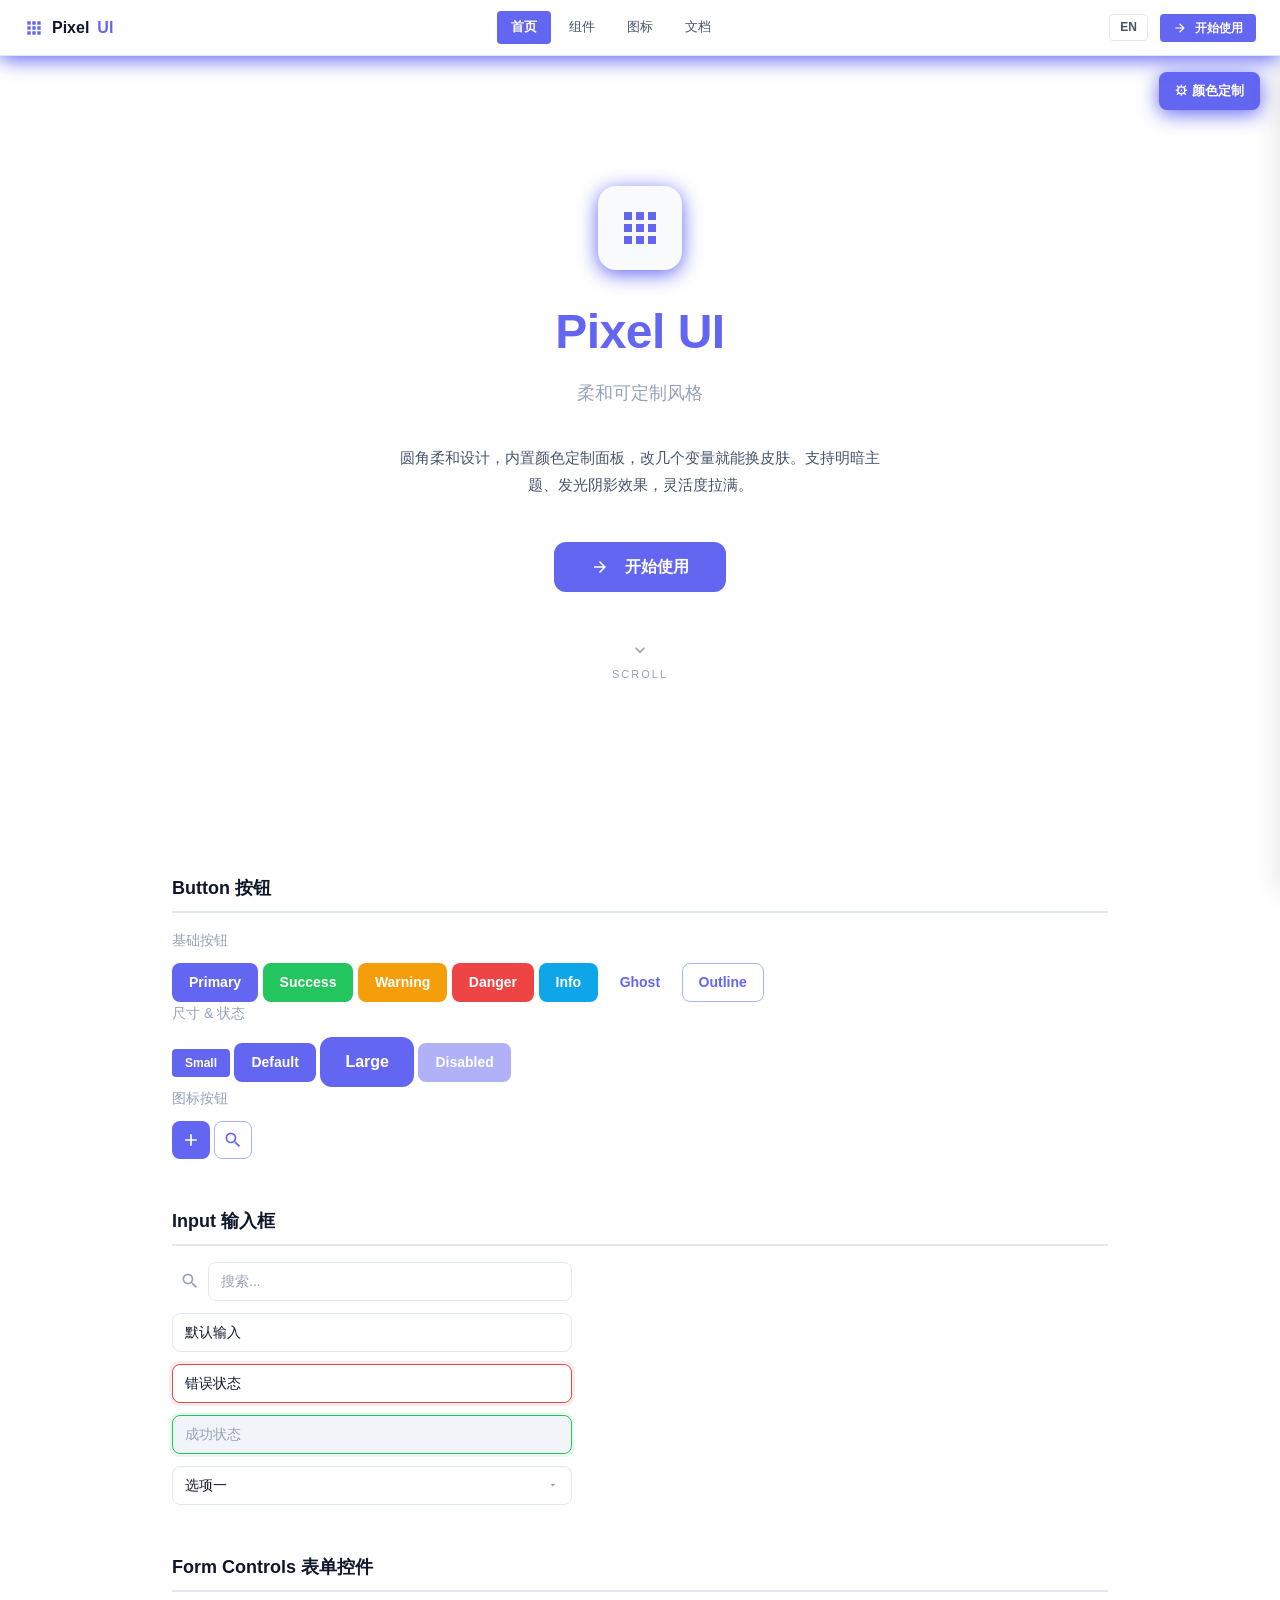
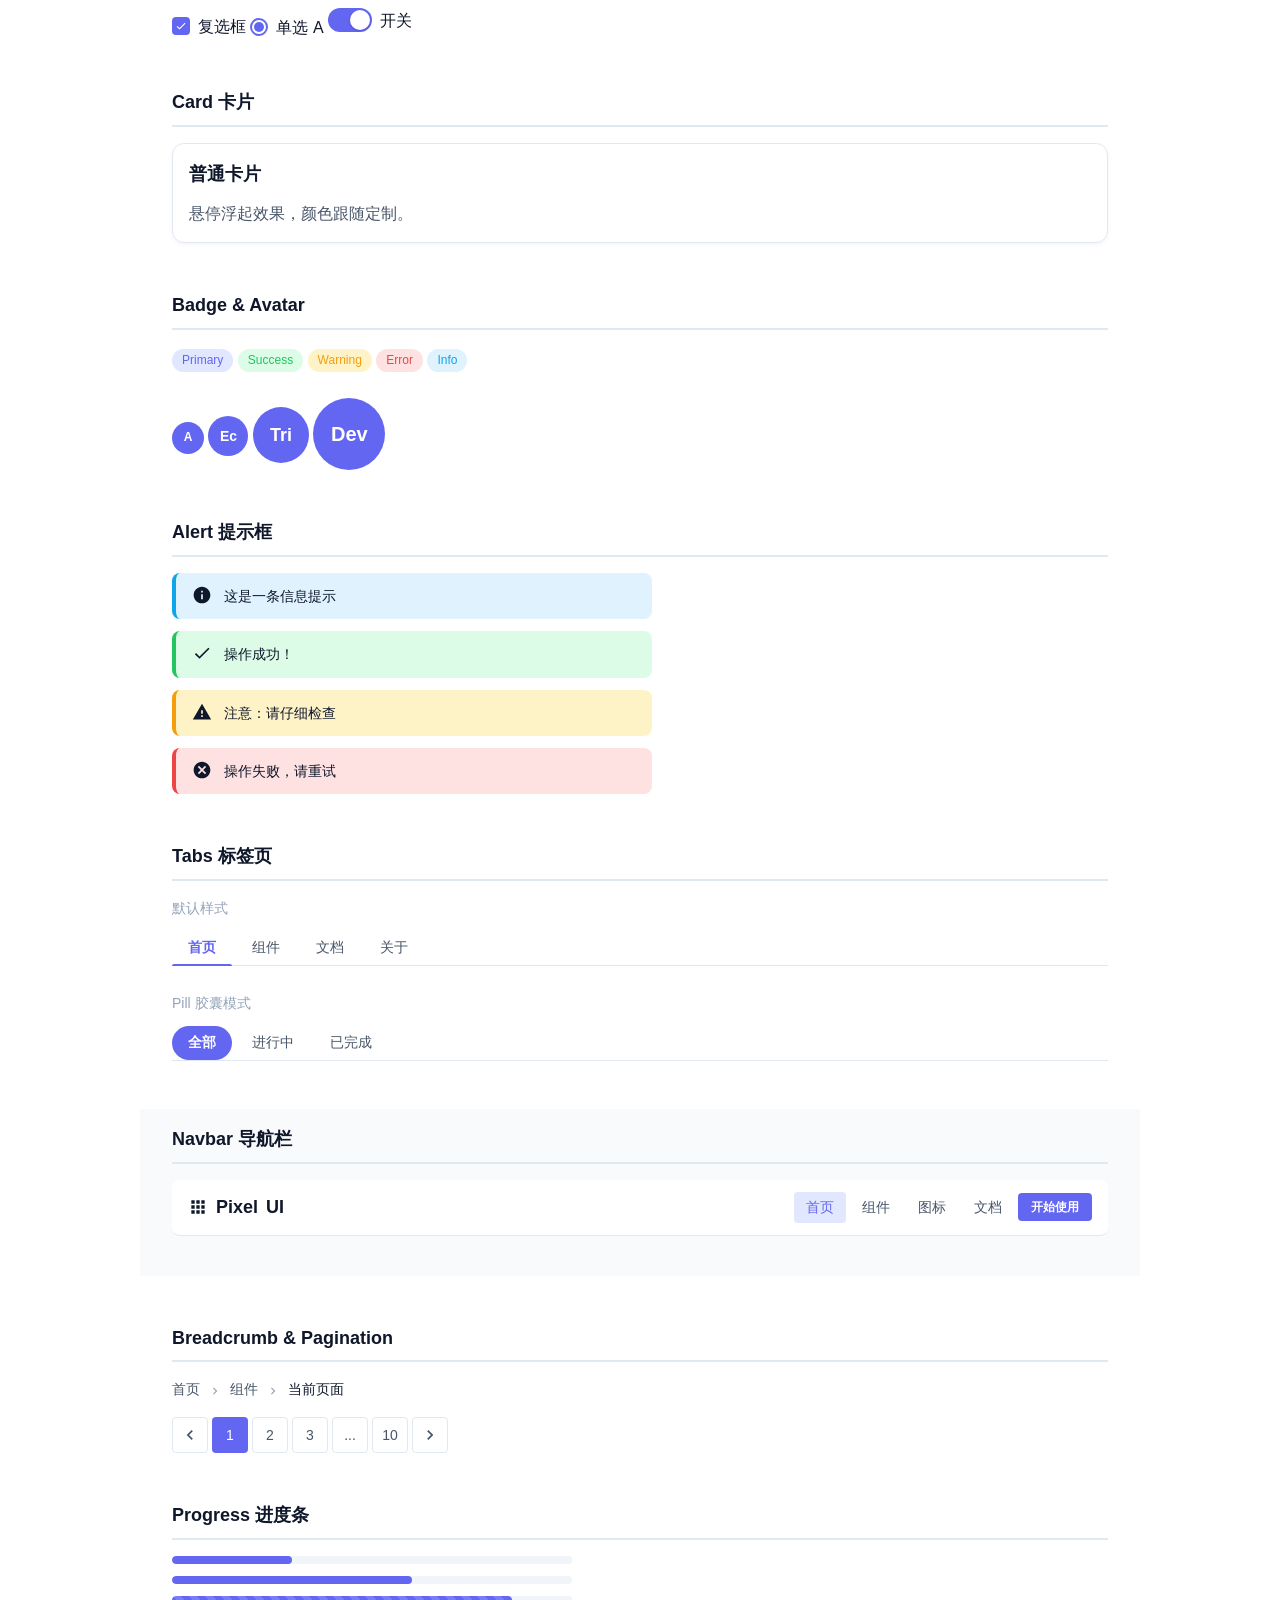
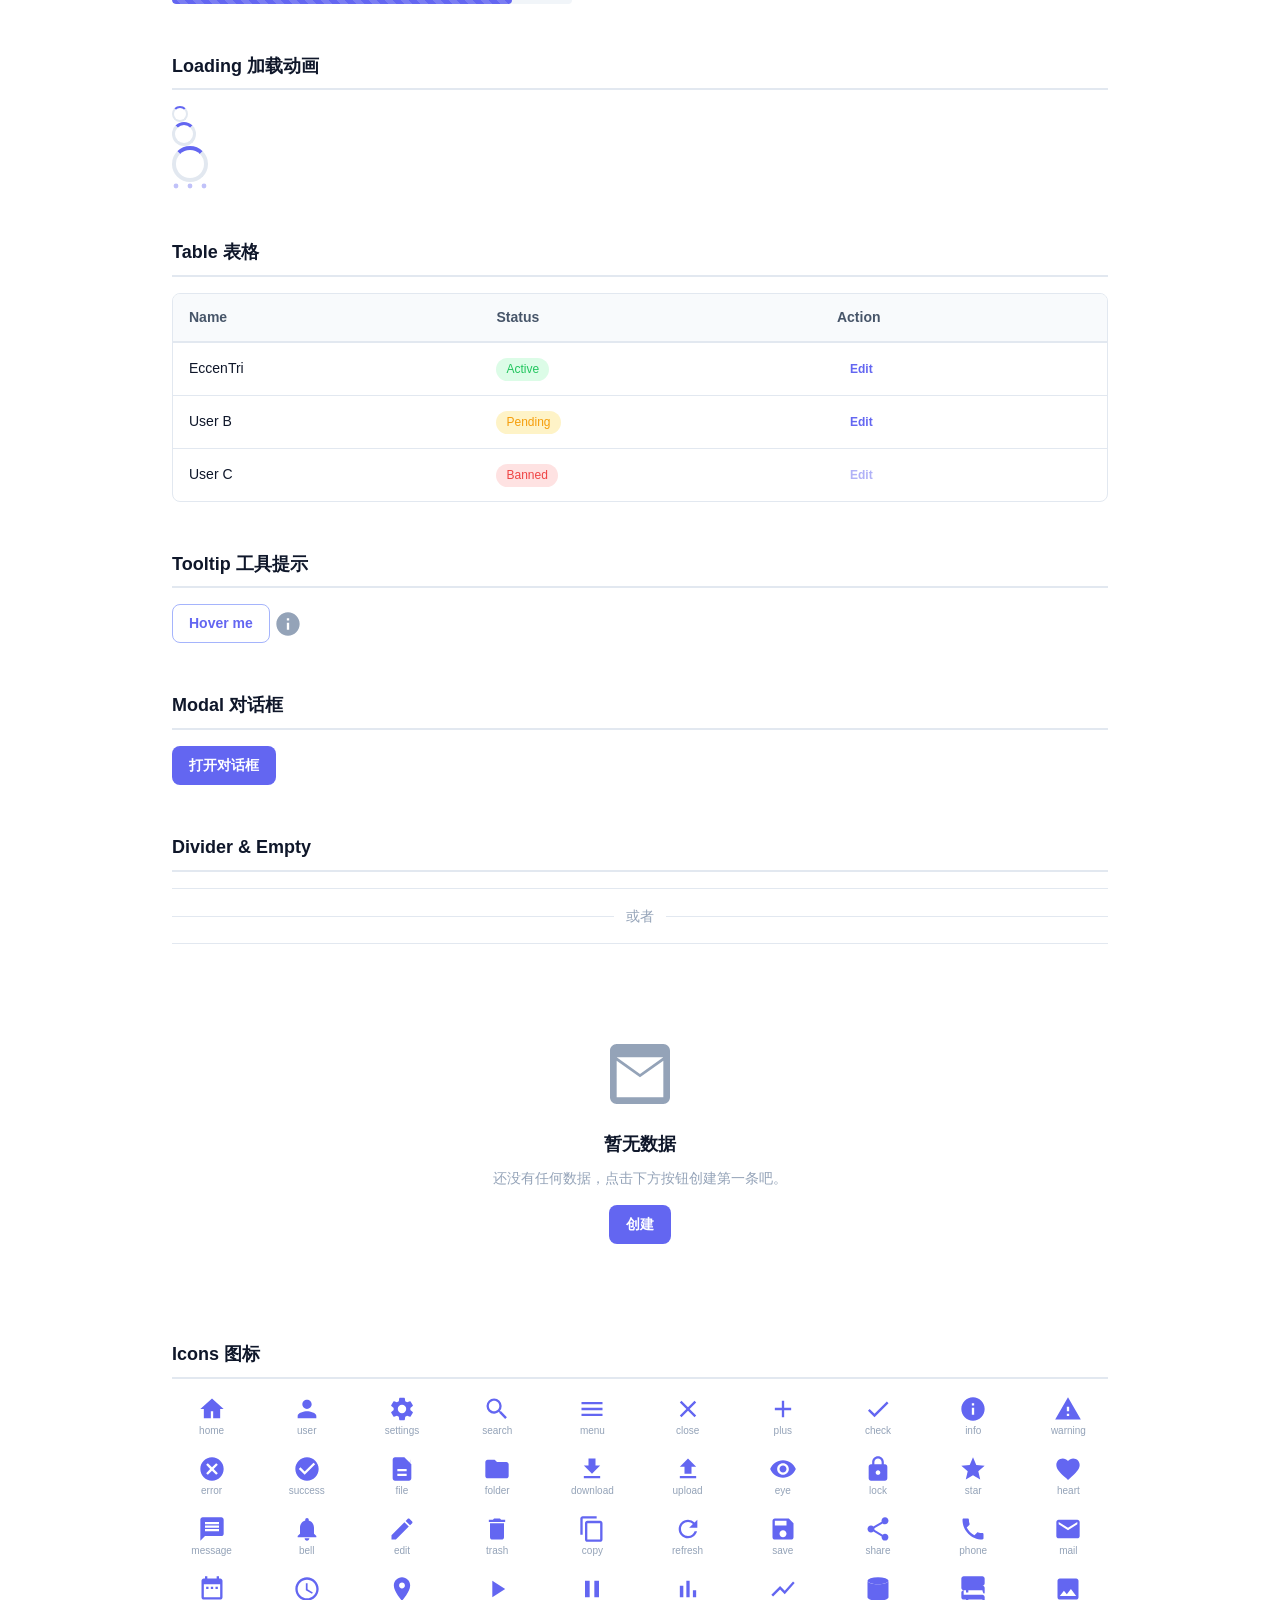
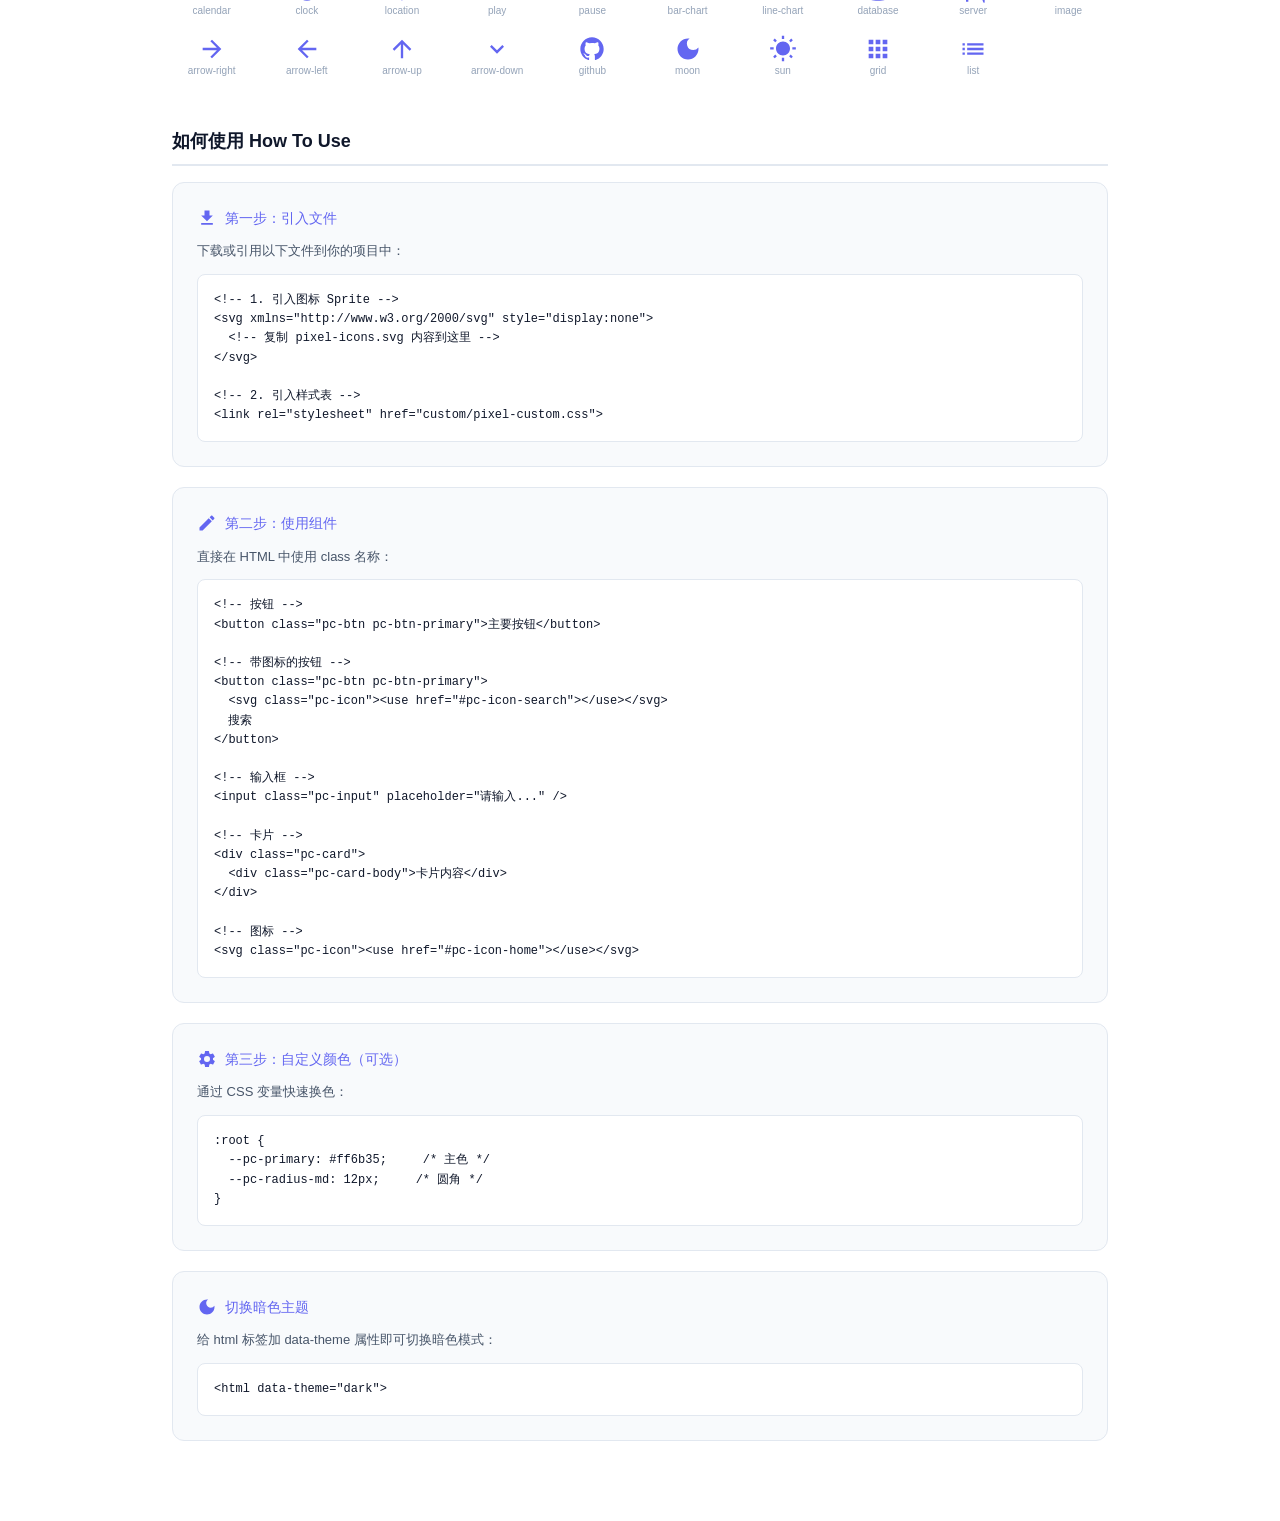
==== commit 476fc7b4: "支持i18N，中英切换" ====
--- a/custom/index.html
+++ b/custom/index.html
@@ -3,25 +3,122 @@
 <head>
   <meta charset="UTF-8">
   <meta name="viewport" content="width=device-width, initial-scale=1.0">
-  <title>Pixel Custom UI — 组件演示（含颜色定制器）</title>
+  <title data-i18n="page_title">Pixel Custom UI — 组件演示（含颜色定制器）</title>
   <link rel="stylesheet" href="pixel-custom.css">
   <style>
-    body { padding: 32px; max-width: 1000px; margin: 0 auto; }
+    html, body { margin: 0; padding: 0; }
+    .page-content { padding: 32px; max-width: 1000px; margin: 0 auto; }
     section { margin-bottom: 48px; }
     h2 { font-size: 18px; color: var(--pc-text-primary); margin-bottom: 16px; border-bottom: 2px solid var(--pc-border-color); padding-bottom: 8px; }
     h3 { font-size: var(--pc-text-sm); color: var(--pc-text-tertiary); margin-bottom: 12px; font-weight: normal; }
-    .demo-row { display: flex; gap: 12px; flex-wrap: wrap; align-items: center; }
+    /* ===== 全局导航栏 ===== */
+    .global-nav {
+      position: fixed; top: 0; left: 0; right: 0;
+      z-index: 10005;
+      background: var(--pc-bg-elevated);
+      border-bottom: 1px solid var(--pc-border-color);
+      padding: 0 24px;
+      display: flex;
+      align-items: center;
+      justify-content: space-between;
+      height: 56px;
+      box-shadow: var(--pc-shadow-glow);
+    }
+    .global-nav-brand {
+      display: flex; align-items: center; gap: 8px;
+      font-size: 16px; font-weight: 700;
+      color: var(--pc-text-primary); text-decoration: none;
+    }
+    .global-nav-links { display: flex; align-items: center; gap: 4px; }
+    .global-nav-link {
+      padding: 6px 14px; font-size: 13px; font-weight: 500;
+      color: var(--pc-text-secondary); text-decoration: none;
+      border-radius: var(--pc-radius-sm);
+      transition: all 0.2s ease;
+    }
+    .global-nav-link:hover { color: var(--pc-text-primary); background: var(--pc-bg-secondary); }
+    .global-nav-link.active { color: #fff; background: var(--pc-primary); font-weight: 600; }
+    .global-nav-actions { display: flex; align-items: center; gap: 12px; }
+
+    /* ===== Hero 首页区 ===== */
+    #components, #icons, #how-to-use { scroll-margin-top: 80px; }
+    #hero {
+      display: flex;
+      flex-direction: column;
+      align-items: center;
+      justify-content: center;
+      text-align: center;
+      padding: 48px 24px 20px;
+      margin-bottom: 0;
+      position: relative;
+      box-sizing: border-box;
+      height: calc(100dvh - 58px);
+      overflow: hidden;
+    }
+    #hero .hero-logo {
+      width: 84px; height: 84px;
+      margin-bottom: 24px;
+      color: var(--pc-primary);
+      background: var(--pc-bg-secondary);
+      border-radius: 18px;
+      padding: 18px;
+      box-shadow: var(--pc-shadow-glow);
+    }
+    #hero .hero-title {
+      font-size: 48px;
+      font-weight: 800;
+      color: var(--pc-primary);
+      margin-bottom: 8px;
+      letter-spacing: -0.5px;
+    }
+    #hero .hero-subtitle {
+      font-size: var(--pc-text-lg);
+      color: var(--pc-text-tertiary);
+      margin-bottom: 36px;
+      font-weight: 300;
+    }
+    #hero .hero-desc {
+      max-width: 500px;
+      color: var(--pc-text-secondary);
+      margin-bottom: 44px;
+      line-height: 1.8;
+      font-size: 15px;
+    }
+    .scroll-hint {
+      display: flex;
+      flex-direction: column;
+      align-items: center;
+      gap: 6px;
+      color: var(--pc-text-tertiary);
+      font-size: 11px;
+      text-transform: uppercase;
+      letter-spacing: 2px;
+      animation: bounceC 2s infinite;
+      margin-top: 48px;
+    }
+    @keyframes bounceC {
+      0%,100%{transform:translateY(0);}
+      50%{transform:translateY(10px);}
+    }
 
     /* 定制面板 */
     .customizer {
-      position: fixed; top: 0; right: -380px; width: 370px; height: 100vh;
+      position: fixed; top: 60px; right: -380px; width: 370px; height: calc(100vh - 68px);
       background: var(--pc-bg-elevated); border-left: 2px solid var(--pc-border-color);
-      padding: 24px; overflow-y: auto; transition: right 0.3s ease; z-index: 10003;
+      padding: 40px 24px 24px; overflow-y: auto; transition: right 0.3s ease; z-index: 10003;
+      border-radius: var(--pc-radius-lg) 0 0 var(--pc-radius-lg);
       box-shadow: -8px 0 30px rgba(0,0,0,0.15);
     }
     .customizer.open { right: 0; }
+    .customizer-backdrop {
+      position: fixed; top:0; left:0; right:0; bottom:0;
+      background: rgba(0,0,0,0.3); z-index: 10002;
+      opacity: 0; pointer-events: none;
+      transition: opacity 0.3s ease;
+    }
+    .customizer-backdrop.show { opacity: 1; pointer-events: auto; }
     .customizer-toggle {
-      position: fixed; top: 20px; right: 20px; z-index: 10004;
+      position: fixed; top: 72px; right: 20px; z-index: 10002;
       cursor: pointer; background: var(--pc-primary); color: #fff; border: none;
       padding: 10px 16px; border-radius: var(--pc-radius-md); font-weight: bold;
       font-size: 13px; box-shadow: var(--pc-shadow-glow);
@@ -34,9 +131,38 @@
     .color-field input[type=text] { flex: 1; font-size: 11px; font-family: monospace; padding: 4px 8px; border: 1px solid var(--pc-border-color); border-radius: 4px; }
     .preset-btn { padding: 6px 12px; font-size: 11px; border: 1px solid var(--pc-border-color); border-radius: 6px; cursor: pointer; background: var(--pc-bg-secondary); margin-right: 6px; margin-bottom: 6px; }
     .preset-btn:hover { border-color: var(--pc-primary); }
+    /* 语言切换 */
+    .lang-toggle {
+      cursor: pointer; background: none; color: var(--pc-text-secondary);
+      border: 1px solid var(--pc-border-color); padding: 4px 10px;
+      border-radius: var(--pc-radius-sm); font-size: 12px; font-weight: 600;
+      transition: all 0.15s; line-height: 1.4;
+    }
+    .lang-toggle:hover { color: var(--pc-primary); border-color: var(--pc-primary); }
   </style>
 </head>
 <body>
+
+<!-- 全局导航栏 -->
+<nav class="global-nav">
+  <span class="global-nav-brand">
+    <svg class="pc-icon" style="color:var(--pc-primary)"><use href="#pc-icon-grid"></use></svg>
+    Pixel<span style="color:var(--pc-primary)">UI</span>
+  </span>
+  <div class="global-nav-links">
+    <a href="#hero" class="global-nav-link active" data-i18n="nav_home">首页</a>
+    <a href="#components" class="global-nav-link" data-i18n="nav_components">组件</a>
+    <a href="#icons" class="global-nav-link" data-i18n="nav_icons">图标</a>
+    <a href="#how-to-use" class="global-nav-link" data-i18n="nav_docs">文档</a>
+  </div>
+  <div class="global-nav-actions">
+    <button class="lang-toggle" onclick="toggleLang()" id="lang-btn">EN</button>
+    <a href="#how-to-use" class="pc-btn pc-btn-primary pc-btn-sm">
+      <svg class="pc-icon" style="width:14px;height:14px;color:#fff"><use href="#pc-icon-arrow-right"></use></svg>
+      <span data-i18n="nav_cta">开始使用</span>
+    </a>
+  </div>
+</nav>
 
 <!-- 图标 Sprite (内联) -->
 <svg xmlns="http://www.w3.org/2000/svg" style="display:none">
@@ -52,7 +178,7 @@
 <symbol id="pc-icon-warning" viewBox="0 0 24 24"><path fill="currentColor" d="M1 21h22L12 2 1 21zm12-3h-2v-2h2v2zm0-4h-2v-4h2v4z"/></symbol>
 <symbol id="pc-icon-error" viewBox="0 0 24 24"><path fill="currentColor" d="M12 2C6.47 2 2 6.47 2 12s4.47 10 10 10 10-4.47 10-10S17.53 2 12 2zm5 13.59L15.59 17 12 13.41 8.41 17 7 15.59 10.41 12 7 8.41 8.41 7 12 10.41 15.59 7 17 8.41 13.41 12z"/></symbol>
 <symbol id="pc-icon-success" viewBox="0 0 24 24"><path fill="currentColor" d="M12 2C6.48 2 2 6.48 2 12s4.48 10 10 10 10-4.48 10-10S17.52 2 12 2zm-2 15l-5-5 1.41-1.41L10 14.17l7.59-7.59L19 8l-9 9z"/></symbol>
-<symbol id="pc-icon-file" viewBox="0 0 24 24"><path fill="currentColor" d="M14 2H6c-1.1 0-1.99.9-1.99 2L4 20c0 1.1.89 2 1.99 2H18c1.1 0 2-.9 2-2V8l-6-6zm2 16H8v-2h8v2zm0-4H8v-2h8v2zm-3-5V3.5L18.5 9H13z"/></symbol>
+<symbol id="pc-icon-file" viewBox="0 0 24 24"><path fill="currentColor" d="M14 2H6c-1.1 0-1.99.9-1.99 2L4 20c0 1.1.89 2 1.99 2H18c1.1 0 2-.9 2-2V8l-6-6zm2 16H8v-2h8v2zm0-4H8v-2h8v2zm3-5V3.5L18.5 9H13z"/></symbol>
 <symbol id="pc-icon-folder" viewBox="0 0 24 24"><path fill="currentColor" d="M10 4H4c-1.1 0-1.99.9-1.99 2L2 18c0 1.1.9 2 2 2h16c1.1 0 2-.9 2-2V8c0-1.1-.9-2-2-2h-8l-2-2z"/></symbol>
 <symbol id="pc-icon-download" viewBox="0 0 24 24"><path fill="currentColor" d="M19 9h-4V3H9v6H5l7 7 7-7zM5 18v2h14v-2H5z"/></symbol>
 <symbol id="pc-icon-upload" viewBox="0 0 24 24"><path fill="currentColor" d="M9 16h6v-6h4l-7-7-7 7h4zm-4 2h14v2H5z"/></symbol>
@@ -78,7 +204,7 @@
 <symbol id="pc-icon-bar-chart" viewBox="0 0 24 24"><path fill="currentColor" d="M5 9.2h3V19H5V9.2zM10.6 5h2.8v14h-2.8V5zm5.6 8H19v6h-2.8v-6z"/></symbol>
 <symbol id="pc-icon-line-chart" viewBox="0 0 24 24"><path fill="currentColor" d="M3.5 18.49l6-6.01 4 4L22 6.92l-1.41-1.41-7.09 7.97-4-4L2 16.99z"/></symbol>
 <symbol id="pc-icon-database" viewBox="0 0 24 24"><ellipse cx="12" cy="5" rx="9" ry="3" fill="currentColor"/><path fill="currentColor" d="M3 5v14c0 1.66 4.03 3 9 3s9-1.34 9-3V5c0 1.66-4.03 3-9 3s-9-1.34-9-3zm0 7c0 1.66 4.03 3 9 3s9-1.34 9-3v-7c0 1.66-4.03 3-9 3s-9-1.34-9-3v7z"/></symbol>
-<symbol id="pc-icon-server" viewBox="0 0 24 24"><path fill="currentColor" d="M4 1h16c1.1 0 2 .9 2 2v4c0 1.1-.9 2-2 2H4c-1.1 0-2-.9-2-2V3c0-1.1.9-2 2-2zm0 8h16c1.1 0 2 .9 2 2v4c0 1.1-.9 2-2 2H4c-1.1 0-2-.9-2-2v-4c0-1.1.9-2 2-2zm0 8h16c1.1 0 2 .9 2 2v4c0 1.1-.9 2-2 2H4c-1.1 0-2-.9-2-2v-4c0-1.1.9-2 2-2zM6 5h2v2H6V5zm0 8h2v2H6v-2zm0 8h2v2H6v-2z"/></symbol>
+<symbol id="pc-icon-server" viewBox="0 0 24 24"><path fill="currentColor" d="M4 1h16c1.1 0 2 .9 2 2v4c0 1.1-.9 2-2 2H4c-1.1 0-2-.9-2-2V3c0-1.1.9-2 2-2zm0 8h16c1.1 0 2 .9 2 2v4c0 1.1-.9 2-2-2H4c-1.1 0-2-.9-2-2v-4c0-1.1.9-2 2-2zm0 8h16c1.1 0 2 .9 2 2v4c0 1.1-.9 2-2-2H4c-1.1 0-2-.9-2-2v-4c0-1.1.9-2 2-2zM6 5h2v2H6V5zm0 8h2v2H6v-2zm0 8h2v2H6v-2z"/></symbol>
 <symbol id="pc-icon-image" viewBox="0 0 24 24"><path fill="currentColor" d="M21 19V5c0-1.1-.9-2-2-2H5c-1.1 0-2 .9-2 2v14c0 1.1.9 2 2 2h14c1.1 0 2-.9 2-2zM8.5 13.5l2.5 3.01L14.5 12l4.5 6H5l3.5-4.5z"/></symbol>
 <symbol id="pc-icon-arrow-right" viewBox="0 0 24 24"><path fill="currentColor" d="M12 4l-1.41 1.41L16.17 11H4v2h12.17l-5.58 5.59L12 20l8-8z"/></symbol>
 <symbol id="pc-icon-arrow-down" viewBox="0 0 24 24"><path fill="currentColor" d="M7.41 8.59L12 13.17l4.59-4.58L18 10l-6 6-6-6 1.41-1.41z"/></symbol>
@@ -101,31 +227,36 @@
 <symbol id="pc-icon-inbox" viewBox="0 0 24 24"><path fill="currentColor" d="M19 3H5c-1.1 0-2 .9-2 2v14c0 1.1.9 2 2 2h14c1.1 0 2-.9 2-2V5c0-1.1-.9-2-2-2zm0 16H5V8l7 5 7-5v11zm-7-7L5 7h14l-7 5z"/></symbol>
 </svg>
 
-<button class="customizer-toggle" onclick="toggleCustomizer()">⚙ 颜色定制</button>
+<div class="customizer-backdrop" id="cuz-back" onclick="toggleCustomizer()"></div>
+<button class="customizer-toggle" onclick="toggleCustomizer()" data-i18n="customizer_btn">⚙ 颜色定制</button>
 
 <div class="customizer" id="cuz">
-  <h3>🎨 主色调</h3>
+  <div style="display:flex;justify-content:space-between;align-items:center;margin-bottom:16px;">
+    <span style="font-size:15px;font-weight:700;color:var(--pc-text-primary);" data-i18n="customizer_title">⚙ 颜色定制</span>
+    <button onclick="toggleCustomizer()" style="background:none;border:none;font-size:20px;cursor:pointer;color:var(--pc-text-tertiary);padding:4px 8px;line-height:1;">✕</button>
+  </div>
+  <h3>🎨 <span data-i18n="c_main">主色调</span></h3>
   <div class="color-field"><label>Primary</label><input type="color" id="cp-primary" value="#6366f1"><input type="text" readonly id="ct-primary"></div>
 
-  <h3>✅ 成功色</h3>
+  <h3>✅ <span data-i18n="c_success">成功色</span></h3>
   <div class="color-field"><label>Success</label><input type="color" id="cp-success" value="#22c55e"><input type="text" readonly id="ct-success"></div>
 
-  <h3>⚠️ 警告色</h3>
+  <h3>⚠️ <span data-i18n="c_warning">警告色</span></h3>
   <div class="color-field"><label>Warning</label><input type="color" id="cp-warning" value="#f59e0b"><input type="text" readonly id="ct-warning"></div>
 
-  <h3>❌ 错误色</h3>
+  <h3>❌ <span data-i18n="c_error">错误色</span></h3>
   <div class="color-field"><label>Error</label><input type="color" id="cp-error" value="#ef4444"><input type="text" readonly id="ct-error"></div>
 
-  <h3>ℹ️ 信息色</h3>
+  <h3>ℹ️ <span data-i18n="c_info">信息色</span></h3>
   <div class="color-field"><label>Info</label><input type="color" id="cp-info" value="#0ea5e9"><input type="text" readonly id="ct-info"></div>
 
-  <h3>🌙 主题</h3>
+  <h3>🌙 <span data-i18n="c_theme">主题</span></h3>
   <div style="display:flex;gap:8px;margin-bottom:16px;">
     <button class="preset-btn" onclick="setTheme('light')">☀ Light</button>
     <button class="preset-btn" onclick="setTheme('dark')">🌙 Dark</button>
   </div>
 
-  <h3>🎨 快速预设</h3>
+  <h3>🎨 <span data-i18n="c_presets">快速预设</span></h3>
   <div>
     <button class="preset-btn" onclick="applyPreset('#6366f1','#22c55e','#f59e0b','#ef4444','#0ea5e9')">默认(靛蓝)</button>
     <button class="preset-btn" onclick="applyPreset('#ec4899','#10b981','#f97316','#ef4444','#3b82f6')">粉红</button>
@@ -136,12 +267,30 @@
   </div>
 </div>
 
-<h1 style="font-size:28px;color:var(--pc-primary);margin-bottom:4px;">Pixel Custom UI</h1>
-<p style="color:var(--pc-text-tertiary);margin-bottom:32px;">完全可定制的组件库 | 改变量量即可换皮肤</p>
-
+<!-- ===== Hero 首页区 ===== -->
+<section id="hero">
+  <svg class="hero-logo" viewBox="0 0 24 24"><use href="#pc-icon-grid"></use></svg>
+  <div class="hero-title">Pixel UI</div>
+  <div class="hero-subtitle" data-i18n="hero_subtitle">柔和可定制风格</div>
+  <p class="hero-desc" data-i18n="hero_desc">
+    圆角柔和设计，内置颜色定制面板，改几个变量就能换皮肤。
+    支持明暗主题、发光阴影效果，灵活度拉满。
+  </p>
+  <a href="#how-to-use" class="pc-btn pc-btn-primary pc-btn-lg" style="font-size:16px;padding:12px 36px;">
+    <svg class="pc-icon" style="width:18px;height:18px;color:#fff;vertical-align:middle;margin-right:8px;"><use href="#pc-icon-arrow-right"></use></svg>
+    <span data-i18n="hero_cta">开始使用</span>
+  </a>
+  <div class="scroll-hint">
+    <svg style="width:20px;height:20px;"><use href="#pc-icon-chevron-down"></use></svg>
+    SCROLL
+  </div>
+</section>
+
+<div class="page-content">
 <!-- ===== Button ===== -->
-<section>
-  <h2>Button</h2>
+<section id="components">
+  <h2 data-i18n="comp_button">Button 按钮</h2>
+  <h3 data-i18n="comp_btn_basic">基础按钮</h3>
   <div class="demo-row">
     <button class="pc-btn pc-btn-primary">Primary</button>
     <button class="pc-btn pc-btn-success">Success</button>
@@ -151,63 +300,76 @@
     <button class="pc-btn pc-btn-ghost">Ghost</button>
     <button class="pc-btn pc-btn-outline">Outline</button>
   </div>
-  <br/>
+  <h3 data-i18n="comp_btn_size">尺寸 &amp; 状态</h3>
   <div class="demo-row">
     <button class="pc-btn pc-btn-primary pc-btn-sm">Small</button>
     <button class="pc-btn pc-btn-primary">Default</button>
     <button class="pc-btn pc-btn-primary pc-btn-lg">Large</button>
     <button class="pc-btn pc-btn-primary" disabled>Disabled</button>
   </div>
+  <h3 data-i18n="comp_btn_icon">图标按钮</h3>
+  <div class="demo-row">
+    <button class="pc-btn pc-btn-icon pc-btn-primary"><svg class="pc-icon"><use href="#pc-icon-plus"></use></svg></button>
+    <button class="pc-btn pc-btn-icon pc-btn-outline"><svg class="pc-icon"><use href="#pc-icon-search"></use></svg></button>
+  </div>
 </section>
 
 <!-- ===== Input ===== -->
 <section>
-  <h2>Input</h2>
+  <h2 data-i18n="comp_input">Input 输入框</h2>
   <div style="display:flex;flex-direction:column;gap:12px;max-width:400px;">
     <div class="pc-input-wrapper">
       <span class="pc-input-prefix"><svg class="pc-icon"><use href="#pc-icon-search"></use></svg></span>
-      <input class="pc-input" placeholder="Search...">
-    </div>
-    <input class="pc-input" value="Normal input" />
-    <input class="pc-input pc-input-error" value="Error state" />
-    <input class="pc-input pc-input-success" value="Success state" />
+      <input class="pc-input" placeholder="搜索..." data-i18n-ph="input_placeholder">
+    </div>
+    <input class="pc-input" value="默认输入" data-i18n-val="input_default" />
+    <input class="pc-input pc-input-error" value="错误状态" data-i18n-val="input_error" />
+    <input class="pc-input pc-input-success" value="成功状态" disabled data-i18n-val="input_success" />
+    <select class="pc-input pc-select" data-i18n-select="select_options">
+      <option>选项一</option><option>选项二</option><option>选项三</option>
+    </select>
   </div>
 </section>
 
 <!-- ===== Form ===== -->
 <section>
-  <h2>Form</h2>
+  <h2 data-i18n="comp_form">Form Controls 表单控件</h2>
   <div class="demo-row">
     <label class="pc-checkbox">
       <input type="checkbox" checked>
       <span class="pc-checkbox-box"><svg viewBox="0 0 24 24"><path fill="currentColor" d="M9 16.17L4.83 12l-1.42 1.41L9 19 21 7l-1.41-1.41z"/></svg></span>
-      Checkbox
+      <span data-i18n="form_checkbox">复选框</span>
     </label>
     <label class="pc-radio">
       <input type="radio" name="r" checked>
-      <span class="pc-radio-dot"></span> Radio
+      <span class="pc-radio-dot"></span>
+      <span data-i18n="form_radio">单选 A</span>
     </label>
     <label class="pc-switch">
       <input type="checkbox" checked>
-      <span class="pc-switch-track"></span> Switch
+      <span class="pc-switch-track"></span>
+      <span data-i18n="form_switch">开关</span>
     </label>
   </div>
 </section>
 
 <!-- ===== Card ===== -->
 <section>
-  <h2>Card</h2>
+  <h2 data-i18n="comp_card">Card 卡片</h2>
   <div style="display:grid;grid-template-columns:repeat(auto-fit,minmax(260px,1fr));gap:20px;">
     <div class="pc-card pc-card-hover">
-      <div class="pc-card-header"><span class="pc-card-title">Card Title</span><svg class="pc-icon"><use href="#pc-icon-more-v"></use></svg></div>
-      <div class="pc-card-body">Hover to see the lift effect. Colors follow your customization.</div>
+      <div class="pc-card-header">
+        <span class="pc-card-title" data-i18n="card_normal_title">普通卡片</span>
+        <svg class="pc-icon"><use href="#pc-icon-more-v"></use></svg>
+      </div>
+      <div class="pc-card-body" data-i18n="card_normal_desc">悬停浮起效果，颜色跟随定制。</div>
     </div>
   </div>
 </section>
 
 <!-- ===== Badge & Avatar ===== -->
 <section>
-  <h2>Badge & Avatar</h2>
+  <h2 data-i18n="comp_badge">Badge &amp; Avatar</h2>
   <div class="demo-row">
     <span class="pc-badge pc-badge-primary">Primary</span>
     <span class="pc-badge pc-badge-success">Success</span>
@@ -225,35 +387,73 @@
 
 <!-- ===== Alert ===== -->
 <section>
-  <h2>Alert</h2>
+  <h2 data-i18n="comp_alert">Alert 提示框</h2>
   <div style="display:flex;flex-direction:column;gap:12px;max-width:480px;">
-    <div class="pc-alert pc-alert-info"><svg class="pc-icon"><use href="#pc-icon-info"></use></svg> Info message</div>
-    <div class="pc-alert pc-alert-success"><svg class="pc-icon"><use href="#pc-icon-check"></use></svg> Success!</div>
-    <div class="pc-alert pc-alert-warning"><svg class="pc-icon"><use href="#pc-icon-warning"></use></svg> Warning</div>
-    <div class="pc-alert pc-alert-error"><svg class="pc-icon"><use href="#pc-icon-error"></use></svg> Error</div>
+    <div class="pc-alert pc-alert-info"><svg class="pc-icon"><use href="#pc-icon-info"></use></svg><span data-i18n="alert_info_text">这是一条信息提示</span></div>
+    <div class="pc-alert pc-alert-success"><svg class="pc-icon"><use href="#pc-icon-check"></use></svg><span data-i18n="alert_success_text">操作成功！</span></div>
+    <div class="pc-alert pc-alert-warning"><svg class="pc-icon"><use href="#pc-icon-warning"></use></svg><span data-i18n="alert_warning_text">注意：请仔细检查</span></div>
+    <div class="pc-alert pc-alert-error"><svg class="pc-icon"><use href="#pc-icon-error"></use></svg><span data-i18n="alert_error_text">操作失败，请重试</span></div>
   </div>
 </section>
 
 <!-- ===== Tabs ===== -->
 <section>
-  <h2>Tabs</h2>
+  <h2 data-i18n="comp_tabs">Tabs 标签页</h2>
+  <h3 data-i18n="comp_tabs_default">默认样式</h3>
   <div class="pc-tabs">
-    <button class="pc-tab pc-tab-active">Home</button>
-    <button class="pc-tab">Components</button>
-    <button class="pc-tab">Docs</button>
-    <button class="pc-tab">About</button>
+    <button class="pc-tab pc-tab-active" data-i18n="tab_home">首页</button>
+    <button class="pc-tab" data-i18n="tab_components">组件</button>
+    <button class="pc-tab" data-i18n="tab_docs">文档</button>
+    <button class="pc-tab" data-i18n="tab_about">关于</button>
   </div>
   <br/>
+  <h3 data-i18n="comp_tabs_pill">Pill 胶囊模式</h3>
   <div class="pc-tabs pc-tabs-pill">
-    <button class="pc-tab pc-tab-active">All</button>
-    <button class="pc-tab">Active</button>
-    <button class="pc-tab">Done</button>
-  </div>
+    <button class="pc-tab pc-tab-active" data-i18n="tab_all">全部</button>
+    <button class="pc-tab" data-i18n="tab_active">进行中</button>
+    <button class="pc-tab" data-i18n="tab_done">已完成</button>
+  </div>
+</section>
+
+<!-- ===== Navbar ===== -->
+<section style="margin-left:-32px;margin-right:-32px;padding:0 32px;padding-top:16px;padding-bottom:40px;background:var(--pc-bg-secondary);">
+  <h2 data-i18n="comp_navbar">Navbar 导航栏</h2>
+  <nav class="pc-navbar" style="position:relative;border-radius:var(--pc-radius-md);">
+    <a href="#" class="pc-navbar-brand"><svg class="pc-icon"><use href="#pc-icon-grid"></use></svg> Pixel<span>UI</span></a>
+    <div class="pc-navbar-nav">
+      <a class="pc-nav-link pc-nav-link-active" data-i18n="nav_demo_home">首页</a>
+      <a class="pc-nav-link" data-i18n="nav_demo_components">组件</a>
+      <a class="pc-nav-link" data-i18n="nav_demo_icons">图标</a>
+      <a class="pc-nav-link" data-i18n="nav_demo_docs">文档</a>
+      <button class="pc-btn pc-btn-sm pc-btn-primary" data-i18n="nav_demo_cta">开始使用</button>
+    </div>
+  </nav>
+</section>
+
+<!-- ===== Breadcrumb & Pagination ===== -->
+<section>
+  <h2 data-i18n="comp_breadcrumb">Breadcrumb &amp; Pagination</h2>
+  <nav class="pc-breadcrumb" style="margin-bottom:16px;">
+    <a href="#" data-i18n="bc_home">首页</a>
+    <span class="pc-breadcrumb-separator"><svg class="pc-icon" style="width:14px;height:14px;"><use href="#pc-icon-chevron-right"></use></svg></span>
+    <a href="#" data-i18n="bc_components">组件</a>
+    <span class="pc-breadcrumb-separator"><svg class="pc-icon" style="width:14px;height:14px;"><use href="#pc-icon-chevron-right"></use></svg></span>
+    <span class="pc-breadcrumb-current" data-i18n="bc_current">当前页面</span>
+  </nav>
+  <nav class="pc-pagination">
+    <a class="pc-page-item"><svg class="pc-icon"><use href="#pc-icon-chevron-left"></use></svg></a>
+    <a class="pc-page-item pc-page-active">1</a>
+    <a class="pc-page-item">2</a>
+    <a class="pc-page-item">3</a>
+    <a class="pc-page-item">...</a>
+    <a class="pc-page-item">10</a>
+    <a class="pc-page-item"><svg class="pc-icon"><use href="#pc-icon-chevron-right"></use></svg></a>
+  </nav>
 </section>
 
 <!-- ===== Progress ===== -->
 <section>
-  <h2>Progress</h2>
+  <h2 data-i18n="comp_progress">Progress 进度条</h2>
   <div style="display:flex;flex-direction:column;gap:12px;max-width:400px;">
     <div class="pc-progress"><div class="pc-progress-bar" style="width:30%"></div></div>
     <div class="pc-progress"><div class="pc-progress-bar" style="width:60%"></div></div>
@@ -263,7 +463,7 @@
 
 <!-- ===== Loading ===== -->
 <section>
-  <h2>Loading</h2>
+  <h2 data-i18n="comp_loading">Loading 加载动画</h2>
   <div class="demo-row">
     <div class="pc-spinner pc-spinner-sm"></div>
     <div class="pc-spinner"></div>
@@ -274,10 +474,12 @@
 
 <!-- ===== Table ===== -->
 <section>
-  <h2>Table</h2>
+  <h2 data-i18n="comp_table">Table 表格</h2>
   <div class="pc-table-wrapper">
     <table class="pc-table">
-      <thead><tr><th>Name</th><th>Status</th><th>Action</th></tr></thead>
+      <thead>
+        <tr><th>Name</th><th>Status</th><th>Action</th></tr>
+      </thead>
       <tbody>
         <tr><td>EccenTri</td><td><span class="pc-badge pc-badge-success">Active</span></td><td><button class="pc-btn pc-btn-sm pc-btn-ghost">Edit</button></td></tr>
         <tr><td>User B</td><td><span class="pc-badge pc-badge-warning">Pending</span></td><td><button class="pc-btn pc-btn-sm pc-btn-ghost">Edit</button></td></tr>
@@ -287,34 +489,74 @@
   </div>
 </section>
 
+<!-- ===== Tooltip ===== -->
+<section>
+  <h2 data-i18n="comp_tooltip">Tooltip 工具提示</h2>
+  <div class="demo-row">
+    <div class="pc-tooltip">
+      <button class="pc-btn pc-btn-outline">Hover me
+        <span class="pc-tooltip-text" data-i18n="tooltip_text">这是工具提示文字</span>
+      </button>
+    </div>
+    <div class="pc-tooltip">
+      <svg class="pc-icon pc-icon-lg" style="cursor:pointer;color:var(--pc-text-tertiary)">
+        <use href="#pc-icon-info"></use>
+      </svg>
+      <span class="pc-tooltip-text" data-i18n="tooltip_info">更多信息</span>
+    </div>
+  </div>
+</section>
+
 <!-- ===== Modal ===== -->
 <section>
-  <h2>Modal</h2>
-  <button class="pc-btn pc-btn-primary" onclick="document.getElementById('m').classList.add('pc-modal-overlay-open')">Open Modal</button>
+  <h2 data-i18n="comp_modal">Modal 对话框</h2>
+  <button class="pc-btn pc-btn-primary" onclick="document.getElementById('m').classList.add('pc-modal-overlay-open')" data-i18n="modal_open">打开对话框</button>
   <div id="m" class="pc-modal-overlay">
     <div class="pc-modal">
       <div class="pc-modal-header">
-        <h3>Modal Title</h3>
+        <h3 data-i18n="modal_title">标题</h3>
         <button class="pc-modal-close" onclick="document.getElementById('m').classList.remove('pc-modal-overlay-open')">&times;</button>
       </div>
-      <div class="pc-modal-body">This is a customizable modal dialog.</div>
+      <div class="pc-modal-body" data-i18n="modal_body">这是对话框内容区域。</div>
       <div class="pc-modal-footer">
-        <button class="pc-btn pc-btn-ghost" onclick="document.getElementById('m').classList.remove('pc-modal-overlay-open')">Cancel</button>
-        <button class="pc-btn pc-btn-primary" onclick="document.getElementById('m').classList.remove('pc-modal-overlay-open')">Confirm</button>
+        <button class="pc-btn pc-btn-ghost" onclick="document.getElementById('m').classList.remove('pc-modal-overlay-open')" data-i18n="modal_cancel">取消</button>
+        <button class="pc-btn pc-btn-primary" onclick="document.getElementById('m').classList.remove('pc-modal-overlay-open')" data-i18n="modal_confirm">确认</button>
       </div>
     </div>
   </div>
 </section>
 
+<!-- ===== Divider & Empty ===== -->
+<section>
+  <h2 data-i18n="comp_divider">Divider &amp; Empty</h2>
+  <hr class="pc-divider" />
+  <div class="pc-divider-text" data-i18n="divider_or">或者</div>
+  <hr class="pc-divider" />
+  <br/>
+  <div class="pc-empty">
+    <svg class="pc-empty-icon"><use href="#pc-icon-inbox"></use></svg>
+    <div class="pc-empty-title" data-i18n="empty_title">暂无数据</div>
+    <div class="pc-empty-desc" data-i18n="empty_desc">还没有任何数据，点击下方按钮创建第一条吧。</div>
+    <button class="pc-btn pc-btn-primary" data-i18n="empty_btn">创建</button>
+  </div>
+</section>
+
 <!-- ===== Icons ===== -->
-<section>
-  <h2>Icons (z-index: 9999)</h2>
-  <div class="demo-row" id="icon-grid" style="gap:16px;"></div>
+<section id="icons">
+  <h2 data-i18n="comp_icons">Icons 图标</h2>
+  <div id="icon-grid" style="display:grid;grid-template-columns:repeat(auto-fill,minmax(72px,1fr));gap:16px;justify-content:start;"></div>
 </section>
 
 <script>
-function toggleCustomizer() { document.getElementById('cuz').classList.toggle('open'); }
-function setTheme(t) { document.documentElement.dataset.theme = t; }
+function toggleCustomizer() {
+  var el = document.getElementById('cuz');
+  var bg = document.getElementById('cuz-back');
+  var open = !el.classList.contains('open');
+  el.classList.toggle('open', open);
+  bg.classList.toggle('show', open);
+  document.body.style.overflow = open ? 'hidden' : '';
+}
+function setTheme(t) { document.documentElement.dataset.theme = t; localStorage.setItem('pixelui-theme', t); }
 
 // 颜色定制逻辑
 const root = document.documentElement;
@@ -322,7 +564,6 @@
 
 function updateColor(name, val) {
   root.style.setProperty(`--pc-${name}`, val);
-  // 更新浅色背景变体（自动计算）
   const r = parseInt(val.slice(1,3),16), g = parseInt(val.slice(3,5),16), b = parseInt(val.slice(5,7),16);
   root.style.setProperty(`--pc-${name}-bg`, `rgba(${r},${g},${b},0.12)`);
   const lighter = `rgba(${Math.min(255,r+120)},${Math.min(255,g+120)},${Math.min(255,b+120)},1)`;
@@ -356,5 +597,244 @@
 ).join('');
 </script>
 
+<!-- ===== 如何使用 ===== -->
+<section id="how-to-use">
+  <h2 data-i18n="doc_title">如何使用 How To Use</h2>
+  <div style="display:grid;gap:20px;">
+
+    <div style="background:var(--pc-bg-secondary);padding:24px;border-radius:var(--pc-radius-lg);border:1px solid var(--pc-border-color);">
+      <h3 style="font-size:14px;color:var(--pc-primary);margin-bottom:12px;display:flex;align-items:center;gap:8px;">
+        <svg class="pc-icon" style="color:var(--pc-primary)"><use href="#pc-icon-download"></use></svg>
+        <span data-i18n="doc_step1_title">第一步：引入文件</span>
+      </h3>
+      <p style="color:var(--pc-text-secondary);margin:0 0 12px;font-size:13px;" data-i18n="doc_step1_desc">下载或引用以下文件到你的项目中：</p>
+      <pre style="background:var(--pc-bg-primary);border:1px solid var(--pc-border-color);border-radius:var(--pc-radius-md);padding:16px;overflow-x:auto;font-size:12px;line-height:1.6;margin:0;"><code style="color:var(--pc-text-primary);">&lt;!-- 1. 引入图标 Sprite --&gt;
+&lt;svg xmlns="http://www.w3.org/2000/svg" style="display:none"&gt;
+  &lt;!-- 复制 pixel-icons.svg 内容到这里 --&gt;
+&lt;/svg&gt;
+
+&lt;!-- 2. 引入样式表 --&gt;
+&lt;link rel="stylesheet" href="custom/pixel-custom.css"&gt;</code></pre>
+    </div>
+
+    <div style="background:var(--pc-bg-secondary);padding:24px;border-radius:var(--pc-radius-lg);border:1px solid var(--pc-border-color);">
+      <h3 style="font-size:14px;color:var(--pc-primary);margin-bottom:12px;display:flex;align-items:center;gap:8px;">
+        <svg class="pc-icon" style="color:var(--pc-primary)"><use href="#pc-icon-edit"></use></svg>
+        <span data-i18n="doc_step2_title">第二步：使用组件</span>
+      </h3>
+      <p style="color:var(--pc-text-secondary);margin:0 0 12px;font-size:13px;" data-i18n="doc_step2_desc">直接在 HTML 中使用 class 名称：</p>
+      <pre style="background:var(--pc-bg-primary);border:1px solid var(--pc-border-color);border-radius:var(--pc-radius-md);padding:16px;overflow-x:auto;font-size:12px;line-height:1.6;margin:0;"><code style="color:var(--pc-text-primary);">&lt;!-- 按钮 --&gt;
+&lt;button class="pc-btn pc-btn-primary"&gt;主要按钮&lt;/button&gt;
+
+&lt;!-- 带图标的按钮 --&gt;
+&lt;button class="pc-btn pc-btn-primary"&gt;
+  &lt;svg class="pc-icon"&gt;&lt;use href="#pc-icon-search"&gt;&lt;/use&gt;&lt;/svg&gt;
+  搜索
+&lt;/button&gt;
+
+&lt;!-- 输入框 --&gt;
+&lt;input class="pc-input" placeholder="请输入..." /&gt;
+
+&lt;!-- 卡片 --&gt;
+&lt;div class="pc-card"&gt;
+  &lt;div class="pc-card-body"&gt;卡片内容&lt;/div&gt;
+&lt;/div&gt;
+
+&lt;!-- 图标 --&gt;
+&lt;svg class="pc-icon"&gt;&lt;use href="#pc-icon-home"&gt;&lt;/use&gt;&lt;/svg&gt;</code></pre>
+    </div>
+
+    <div style="background:var(--pc-bg-secondary);padding:24px;border-radius:var(--pc-radius-lg);border:1px solid var(--pc-border-color);">
+      <h3 style="font-size:14px;color:var(--pc-primary);margin-bottom:12px;display:flex;align-items:center;gap:8px;">
+        <svg class="pc-icon" style="color:var(--pc-primary)"><use href="#pc-icon-settings"></use></svg>
+        <span data-i18n="doc_step3_title">第三步：自定义颜色（可选）</span>
+      </h3>
+      <p style="color:var(--pc-text-secondary);margin:0 0 12px;font-size:13px;" data-i18n="doc_step3_desc">通过 CSS 变量快速换色：</p>
+      <pre style="background:var(--pc-bg-primary);border:1px solid var(--pc-border-color);border-radius:var(--pc-radius-md);padding:16px;overflow-x:auto;font-size:12px;line-height:1.6;margin:0;"><code style="color:var(--pc-text-primary);">:root {
+  --pc-primary: #ff6b35;     /* 主色 */
+  --pc-radius-md: 12px;     /* 圆角 */
+}</code></pre>
+    </div>
+
+    <div style="background:var(--pc-bg-secondary);padding:24px;border-radius:var(--pc-radius-lg);border:1px solid var(--pc-border-color);">
+      <h3 style="font-size:14px;color:var(--pc-primary);margin-bottom:12px;display:flex;align-items:center;gap:8px;">
+        <svg class="pc-icon" style="color:var(--pc-primary)"><use href="#pc-icon-moon"></use></svg>
+        <span data-i18n="doc_step4_title">切换暗色主题</span>
+      </h3>
+      <p style="color:var(--pc-text-secondary);margin:0 0 12px;font-size:13px;" data-i18n="doc_step4_desc">给 html 标签加 data-theme 属性即可切换暗色模式：</p>
+      <pre style="background:var(--pc-bg-primary);border:1px solid var(--pc-border-color);border-radius:var(--pc-radius-md);padding:16px;overflow-x:auto;font-size:12px;line-height:1.6;margin:0;"><code style="color:var(--pc-text-primary);">&lt;html data-theme="dark"&gt;</code></pre>
+    </div>
+
+  </div>
+</section>
+</div>
+
+<script>
+/* ===== 主题持久化 ===== */
+(function(){
+  var saved = localStorage.getItem('pixelui-theme');
+  if(saved) document.documentElement.dataset.theme = saved;
+})();
+/* ===== 滚动跟随导航 ===== */
+(function(){
+  var sections = document.querySelectorAll('section[id]');
+  var navLinks = document.querySelectorAll('.global-nav-link');
+  function setActive(id){
+    navLinks.forEach(function(link){
+      link.classList.toggle('active', link.getAttribute('href') === '#' + id);
+    });
+  }
+  window.addEventListener('scroll', function(){
+    var scrollY = window.scrollY;
+    var current = 'hero';
+    sections.forEach(function(sec){
+      var top = sec.offsetTop - 100;
+      if(scrollY >= top) current = sec.getAttribute('id');
+    });
+    setActive(current);
+  }, {passive:true});
+})();
+</script>
+
+<script>
+/* ===== i18n 多语言 ===== */
+const i18n = {
+  zh: {
+    nav_home: '首页', nav_components: '组件', nav_icons: '图标', nav_docs: '文档',
+    nav_cta: '开始使用',
+    customizer_btn: '⚙ 颜色定制', customizer_title: '⚙ 颜色定制',
+    c_main: '主色调', c_success: '成功色', c_warning: '警告色',
+    c_error: '错误色', c_info: '信息色', c_theme: '主题', c_presets: '快速预设',
+    hero_subtitle: '柔和可定制风格',
+    hero_desc: '圆角柔和设计，内置颜色定制面板，改几个变量就能换皮肤。支持明暗主题、发光阴影效果，灵活度拉满。',
+    hero_cta: '开始使用',
+    doc_title: '如何使用 How To Use',
+    doc_step1_title: '第一步：引入文件', doc_step1_desc: '下载或引用以下文件到你的项目中：',
+    doc_step2_title: '第二步：使用组件', doc_step2_desc: '直接在 HTML 中使用 class 名称：',
+    doc_step3_title: '第三步：自定义颜色（可选）', doc_step3_desc: '通过 CSS 变量快速换色：',
+    doc_step4_title: '切换暗色主题', doc_step4_desc: '给 html 标签加 data-theme 属性即可切换暗色模式：',
+    // 组件区标题
+    comp_button: 'Button 按钮', comp_btn_basic: '基础按钮',
+    comp_btn_size: '尺寸 & 状态', comp_btn_icon: '图标按钮',
+    comp_input: 'Input 输入框', comp_form: 'Form Controls 表单控件',
+    comp_card: 'Card 卡片', comp_badge: 'Badge & Avatar', comp_alert: 'Alert 提示框',
+    comp_tabs: 'Tabs 标签页', comp_tabs_default: '默认样式', comp_tabs_pill: 'Pill 胶囊模式',
+    tab_home: '首页', tab_components: '组件', tab_docs: '文档', tab_about: '关于',
+    tab_all: '全部', tab_active: '进行中', tab_done: '已完成',
+    comp_navbar: 'Navbar 导航栏', comp_breadcrumb: 'Breadcrumb & Pagination',
+    comp_progress: 'Progress 进度条', comp_loading: 'Loading 加载动画',
+    comp_table: 'Table 表格', comp_tooltip: 'Tooltip 工具提示',
+    comp_modal: 'Modal 对话框', modal_open: '打开对话框', modal_title: '标题',
+    modal_body: '这是对话框内容区域。', modal_cancel: '取消', modal_confirm: '确认',
+    comp_divider: 'Divider & Empty', divider_or: '或者',
+    empty_title: '暂无数据', empty_desc: '还没有任何数据，点击下方按钮创建第一条吧。', empty_btn: '创建',
+    comp_icons: 'Icons 图标',
+    // 组件区内容
+    input_placeholder: '搜索...', input_default: '默认输入', input_error: '错误状态', input_success: '成功状态',
+    form_checkbox: '复选框', form_radio: '单选 A', form_switch: '开关',
+    card_normal_title: '普通卡片', card_normal_desc: '悬停浮起效果，颜色跟随定制。',
+    alert_info_text: '这是一条信息提示', alert_success_text: '操作成功！',
+    alert_warning_text: '注意：请仔细检查', alert_error_text: '操作失败，请重试',
+    tooltip_text: '这是工具提示文字', tooltip_info: '更多信息',
+    // 导航栏演示
+    nav_demo_home: '首页', nav_demo_components: '组件', nav_demo_icons: '图标',
+    nav_demo_docs: '文档', nav_demo_cta: '开始使用',
+    // 面包屑
+    bc_home: '首页', bc_components: '组件', bc_current: '当前页面',
+    // 下拉选项
+    select_options: ['选项一','选项二','选项三'],
+    // 页面标题
+    page_title: 'Pixel Custom UI — 组件演示（含颜色定制器）'
+  },
+  en: {
+    nav_home: 'Home', nav_components: 'Components', nav_icons: 'Icons', nav_docs: 'Docs',
+    nav_cta: 'Get Started',
+    customizer_btn: '⚙ Customize', customizer_title: '⚙ Color Customizer',
+    c_main: 'Primary Color', c_success: 'Success Color', c_warning: 'Warning Color',
+    c_error: 'Error Color', c_info: 'Info Color', c_theme: 'Theme', c_presets: 'Presets',
+    hero_subtitle: 'Soft & Customizable Style',
+    hero_desc: 'Rounded soft design with built-in color panel. Change a few variables to reskin. Supports light/dark themes, glow shadows, maximum flexibility.',
+    hero_cta: 'Get Started',
+    doc_title: 'How To Use',
+    doc_step1_title: 'Step 1: Include Files', doc_step1_desc: 'Download or reference the following files to your project:',
+    doc_step2_title: 'Step 2: Use Components', doc_step2_desc: 'Simply use the class names in your HTML:',
+    doc_step3_title: 'Step 3: Customize Colors (Optional)', doc_step3_desc: 'Quickly change colors via CSS variables:',
+    doc_step4_title: 'Dark Mode', doc_step4_desc: 'Add data-theme attribute to html tag to switch dark mode:',
+    // Components titles
+    comp_button: 'Button', comp_btn_basic: 'Basic Buttons',
+    comp_btn_size: 'Sizes & States', comp_btn_icon: 'Icon Buttons',
+    comp_input: 'Input', comp_form: 'Form Controls',
+    comp_card: 'Card', comp_badge: 'Badge & Avatar', comp_alert: 'Alert',
+    comp_tabs: 'Tabs', comp_tabs_default: 'Default Style', comp_tabs_pill: 'Pill Mode',
+    tab_home: 'Home', tab_components: 'Components', tab_docs: 'Docs', tab_about: 'About',
+    tab_all: 'All', tab_active: 'Active', tab_done: 'Done',
+    comp_navbar: 'Navbar', comp_breadcrumb: 'Breadcrumb & Pagination',
+    comp_progress: 'Progress', comp_loading: 'Loading',
+    comp_table: 'Table', comp_tooltip: 'Tooltip',
+    comp_modal: 'Modal', modal_open: 'Open Modal', modal_title: 'Title',
+    modal_body: 'This is the modal content area.', modal_cancel: 'Cancel', modal_confirm: 'Confirm',
+    comp_divider: 'Divider & Empty', divider_or: 'OR',
+    empty_title: 'No Data', empty_desc: 'No data available yet. Click below to create the first entry.', empty_btn: 'Create',
+    comp_icons: 'Icons',
+    // Components content
+    input_placeholder: 'Search...', input_default: 'Default Input', input_error: 'Error State', input_success: 'Success State',
+    form_checkbox: 'Checkbox', form_radio: 'Radio A', form_switch: 'Switch',
+    card_normal_title: 'Normal Card', card_normal_desc: 'Hover lift effect, follows customization.',
+    alert_info_text: 'This is an info message', alert_success_text: 'Operation succeeded!',
+    alert_warning_text: 'Warning: Please check carefully', alert_error_text: 'Operation failed, please retry',
+    tooltip_text: 'This is tooltip text', tooltip_info: 'More Info',
+    // Navbar demo
+    nav_demo_home: 'Home', nav_demo_components: 'Components', nav_demo_icons: 'Icons',
+    nav_demo_docs: 'Docs', nav_demo_cta: 'Get Started',
+    // Breadcrumb
+    bc_home: 'Home', bc_components: 'Components', bc_current: 'Current Page',
+    // Select options
+    select_options: ['Option 1','Option 2','Option 3'],
+    // Page title
+    page_title: 'Pixel Custom UI — Components (with Color Customizer)'
+  }
+};
+var currentLang = localStorage.getItem('pixelui-lang') || 'zh';
+function applyLang(lang) {
+  currentLang = lang;
+  // data-i18n → textContent
+  document.querySelectorAll('[data-i18n]').forEach(function(el) {
+    var key = el.getAttribute('data-i18n');
+    if (i18n[lang] && i18n[lang][key]) { el.textContent = i18n[lang][key]; }
+  });
+  // data-i18n-ph → placeholder
+  document.querySelectorAll('[data-i18n-ph]').forEach(function(el) {
+    var key = el.getAttribute('data-i18n-ph');
+    if (i18n[lang] && i18n[lang][key]) { el.placeholder = i18n[lang][key]; }
+  });
+  // data-i18n-val → value
+  document.querySelectorAll('[data-i18n-val]').forEach(function(el) {
+    var key = el.getAttribute('data-i18n-val');
+    if (i18n[lang] && i18n[lang][key]) { el.value = i18n[lang][key]; }
+  });
+  // data-i18n-select → select options
+  document.querySelectorAll('[data-i18n-select]').forEach(function(el) {
+    var key = el.getAttribute('data-i18n-select');
+    if (i18n[lang] && i18n[lang][key]) {
+      var opts = i18n[lang][key];
+      var children = el.querySelectorAll('option');
+      children.forEach(function(opt, idx) {
+        if (opts[idx]) opt.textContent = opts[idx];
+      });
+    }
+  });
+  // page title
+  var titleEl = document.querySelector('title[data-i18n]');
+  if (titleEl) {
+    var tKey = titleEl.getAttribute('data-i18n');
+    if (i18n[lang] && i18n[lang][tKey]) { document.title = i18n[lang][tKey]; }
+  }
+  document.getElementById('lang-btn').textContent = lang === 'zh' ? 'EN' : '中';
+  document.documentElement.lang = lang === 'zh' ? 'zh-CN' : 'en';
+  localStorage.setItem('pixelui-lang', lang);
+}
+function toggleLang() { applyLang(currentLang === 'zh' ? 'en' : 'zh'); }
+applyLang(currentLang);
+</script>
 </body>
 </html>
